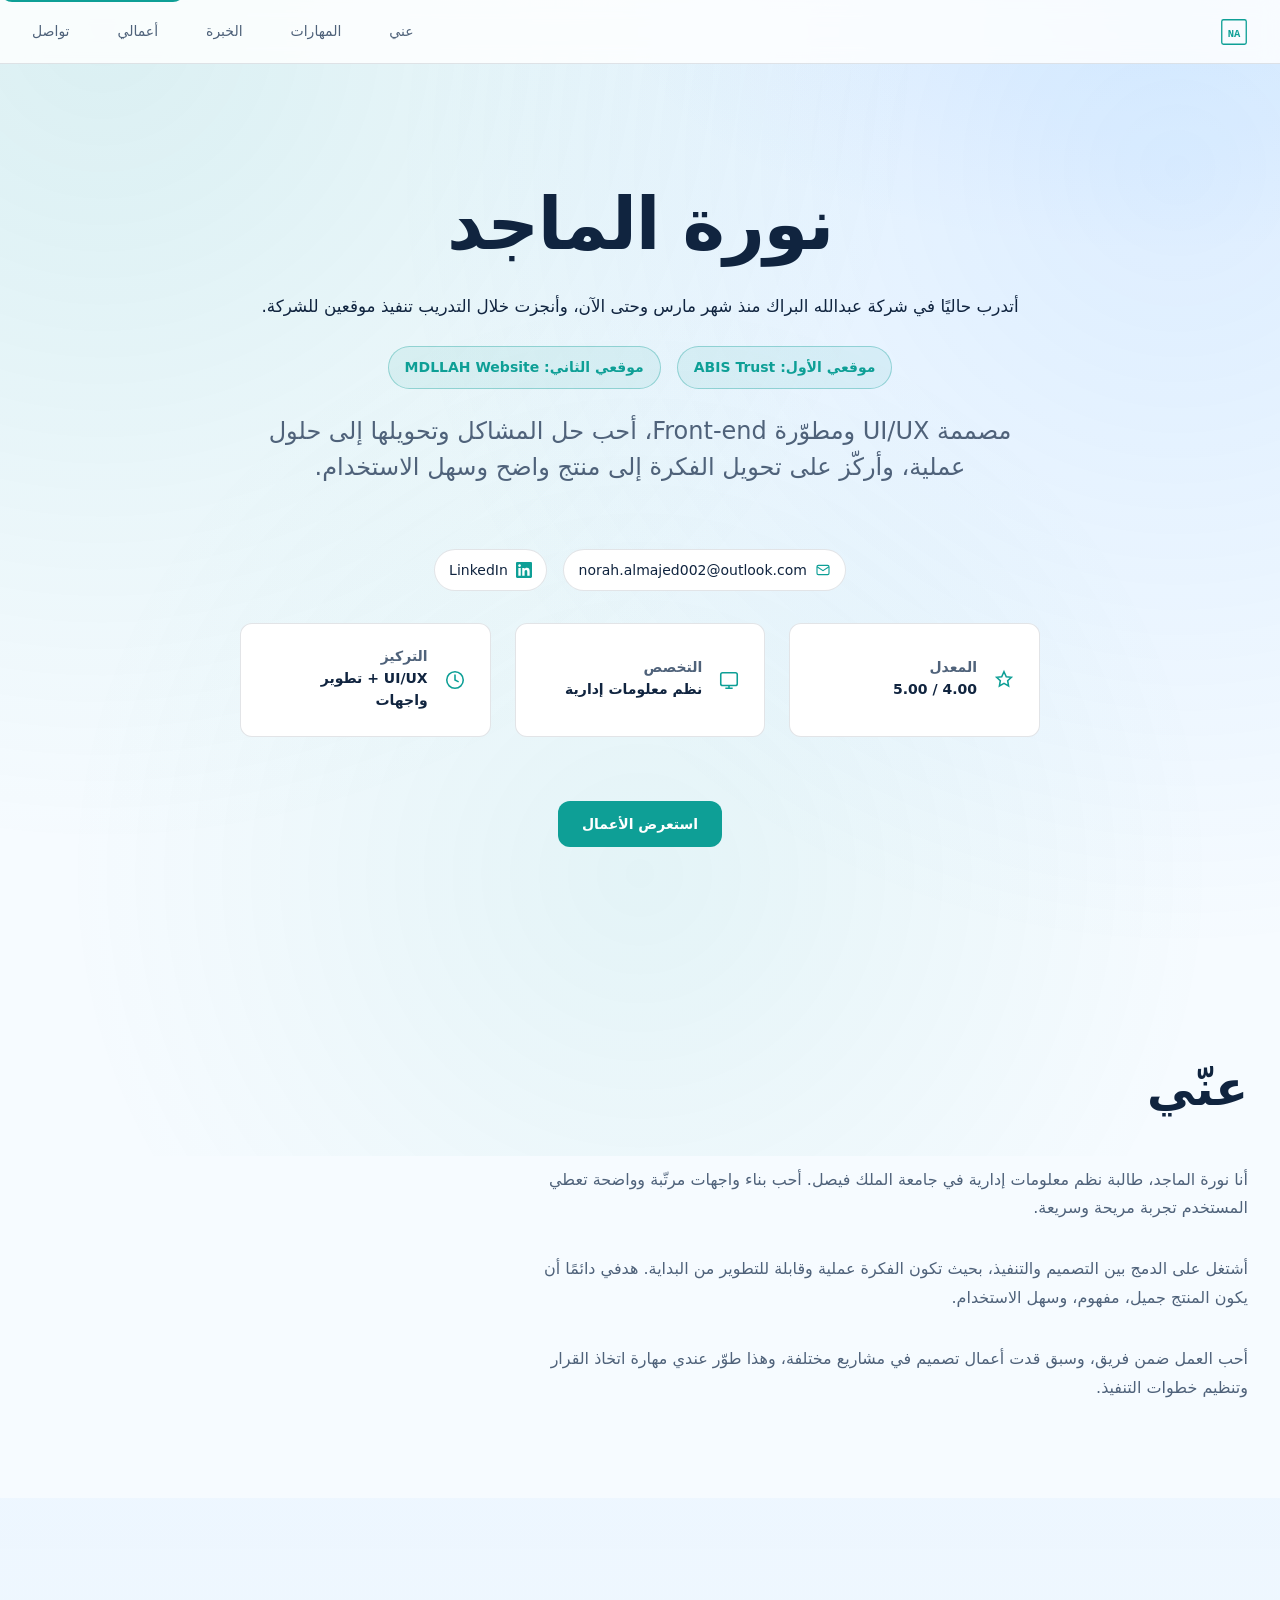
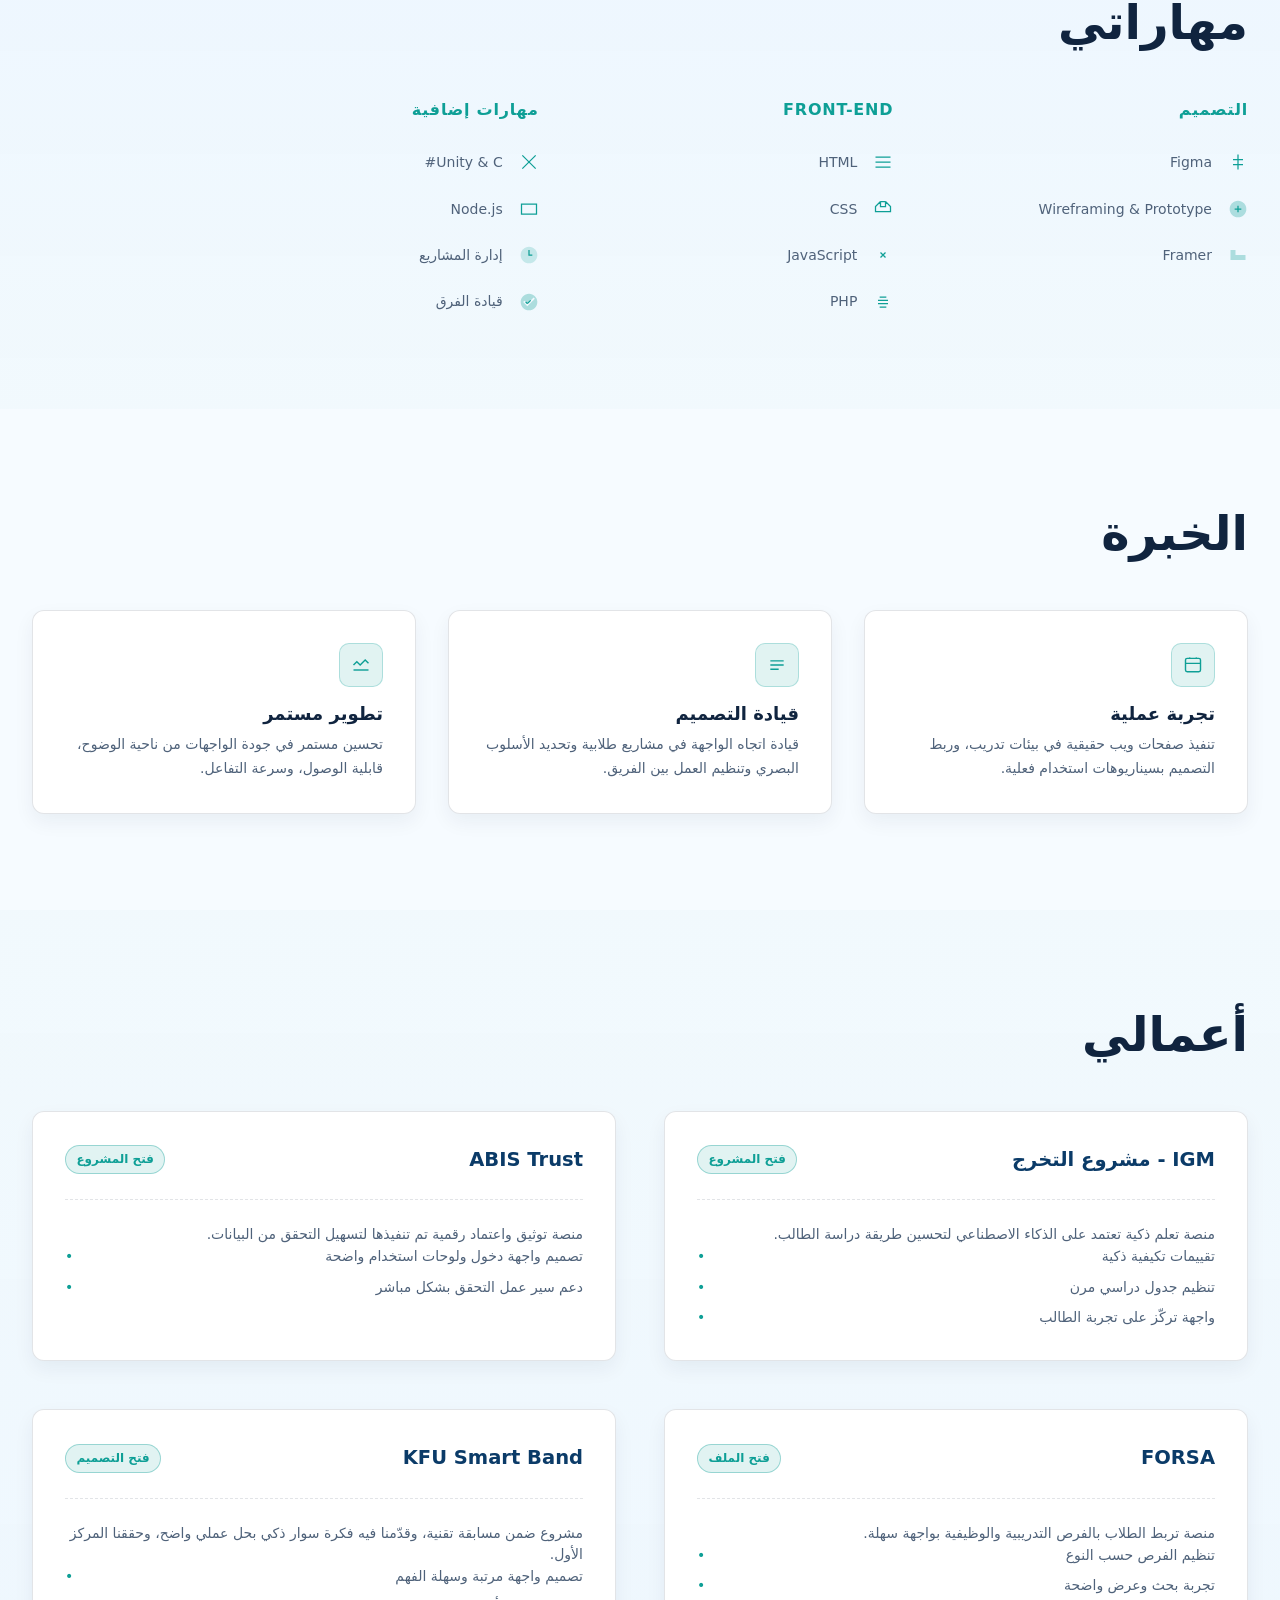
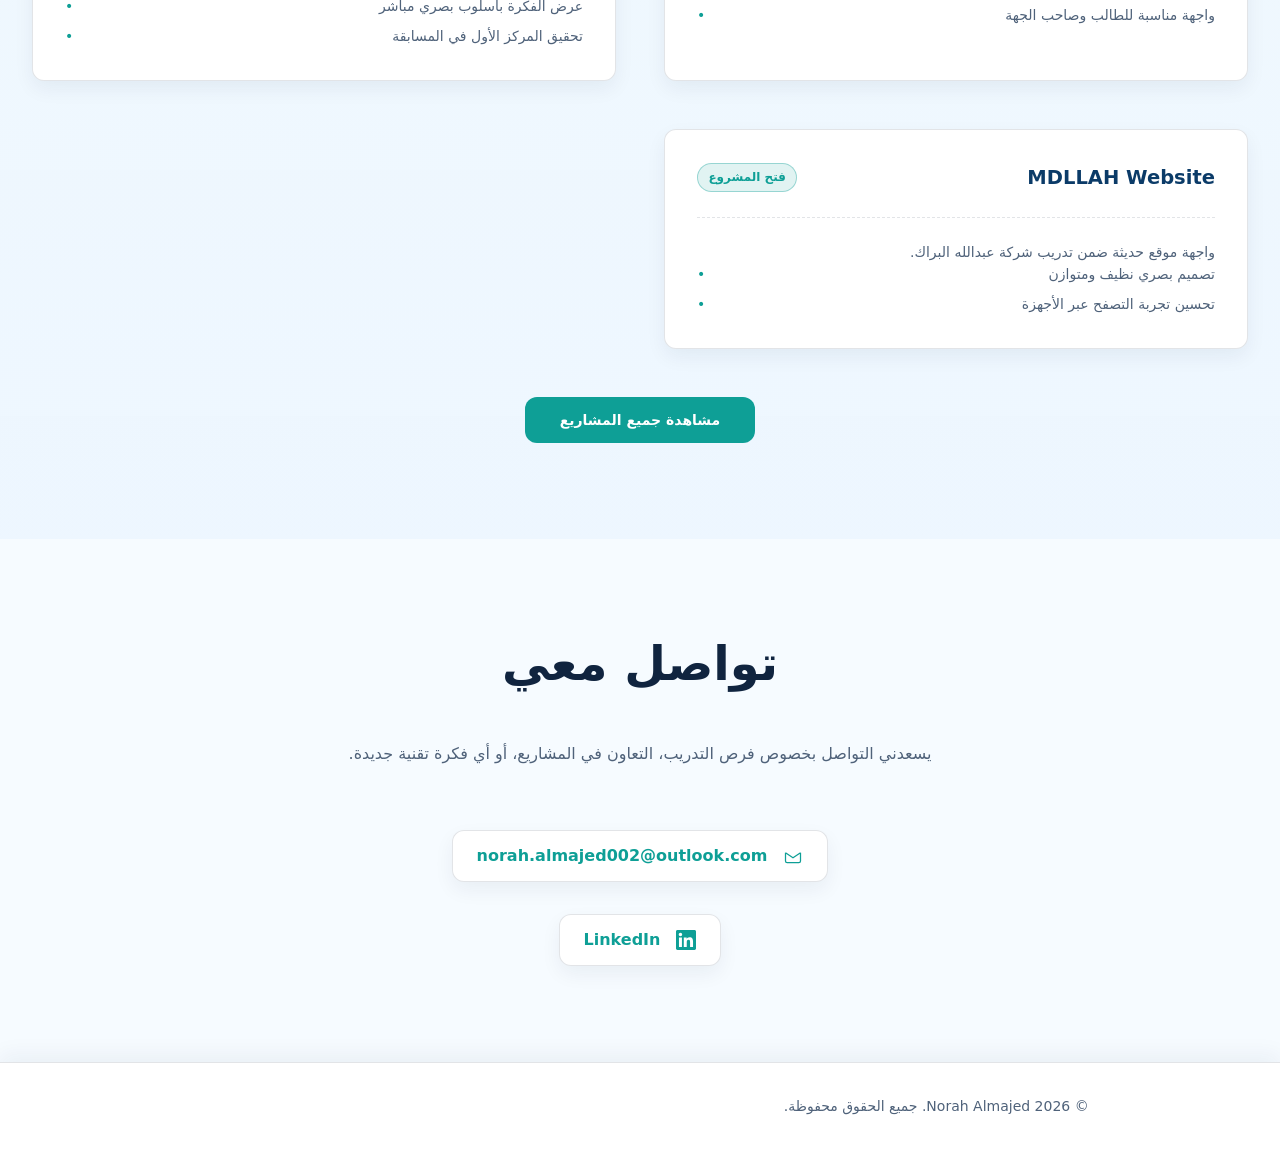
==== index.html @ 997d486d "Initial portfolio commit" ====
<!DOCTYPE html>
<html lang="ar" dir="rtl">
<head>
  <meta charset="UTF-8">
  <meta name="viewport" content="width=device-width, initial-scale=1.0">
  <meta name="description" content="نورة الماجد - مصممة واجهات وتجربة مستخدم ومطوّرة واجهات أمامية. صفحة تعريفية بالمعدل، المهارات، الخبرة، والمشاريع.">
  <meta name="theme-color" content="#F6FBFF">
  
  <!-- Open Graph -->
  <meta property="og:title" content="نورة الماجد - Designer & Developer">
  <meta property="og:description" content="واجهة شخصية تعرض نبذة، المعدل، المهارات، الخبرة، والمشاريع.">
  <meta property="og:type" content="website">
  <meta property="og:url" content="https://norah-almajed.github.io/">
  <meta property="og:image" content="https://norah-almajed.github.io/assets/og-image.png">
  
  <!-- Favicon as inline SVG -->
  <link rel="icon" href="data:image/svg+xml,%3Csvg xmlns=%22http://www.w3.org/2000/svg%22 viewBox=%220 0 32 32%22%3E%3Crect width=%2232%22 height=%2232%22 fill=%22%230A1628%22/%3E%3Ctext x=%2216%22 y=%2224%22 font-family=%22Space Grotesk, monospace%22 font-size=%2220%22 font-weight=%22bold%22 fill=%22%2300E5C0%22 text-anchor=%22middle%22%3ENA%3C/text%3E%3C/svg%3E">
  
  <link rel="stylesheet" href="css/style.css">
  <title>نورة الماجد - مصممة ومطوّرة</title>
</head>
<body>
  <!-- Skip to content link for keyboard users -->
  <a href="#main-content" class="skip-link">تخطي إلى المحتوى</a>

  <!-- Navigation -->
  <nav class="nav" role="navigation" aria-label="Main navigation">
    <div class="nav-container">
      <a href="#hero" class="nav-logo" aria-label="نورة امين عبدالله الماجد">
        <svg width="32" height="32" viewBox="0 0 32 32" fill="none" xmlns="http://www.w3.org/2000/svg" aria-hidden="true">
          <rect x="2" y="2" width="28" height="28" stroke="currentColor" stroke-width="1.5" fill="none" rx="2"/>
          <text x="16" y="22" font-family="Space Grotesk, monospace" font-size="12" font-weight="bold" fill="currentColor" text-anchor="middle">NA</text>
        </svg>
      </a>
      
      <button class="nav-toggle" aria-label="فتح القائمة" aria-expanded="false" id="nav-toggle">
        <span></span>
        <span></span>
        <span></span>
      </button>

      <div class="nav-menu" id="nav-menu">
        <a href="#about" class="nav-link">عني</a>
        <a href="#skills" class="nav-link">المهارات</a>
        <a href="#experience" class="nav-link">الخبرة</a>
        <a href="#highlights" class="nav-link">أعمالي</a>
        <a href="#contact" class="nav-link">تواصل</a>
      </div>
    </div>
  </nav>

  <!-- Main content -->
  <main id="main-content">
    <!-- Hero section -->
    <section id="hero" class="hero">
      <div class="hero-content">
        <h1 class="hero-title">نورة الماجد</h1>
        <p class="hero-training">أتدرب حاليًا في شركة عبدالله البراك منذ شهر مارس وحتى الآن، وأنجزت خلال التدريب تنفيذ موقعين للشركة.</p>
        <div class="hero-first-project" aria-label="المواقع الأولى">
          <a href="https://abis-trust-production.up.railway.app/login.html" target="_blank" rel="noopener noreferrer" class="hero-first-project-link">
            موقعي الأول: ABIS Trust
          </a>
          <a href="https://mdllah.com/" target="_blank" rel="noopener noreferrer" class="hero-first-project-link">
            موقعي الثاني: MDLLAH Website
          </a>
        </div>
        <p class="hero-subtitle">مصممة UI/UX ومطوّرة Front-end، أحب حل المشاكل وتحويلها إلى حلول عملية، وأركّز على تحويل الفكرة إلى منتج واضح وسهل الاستخدام.</p>
        <div class="hero-quick-links" aria-label="روابط التواصل السريعة">
          <a href="mailto:norah.almajed002@outlook.com" class="hero-quick-link" aria-label="Email Norah">
            <svg class="hero-quick-icon" viewBox="0 0 24 24" fill="none" stroke="currentColor" stroke-width="1.7" xmlns="http://www.w3.org/2000/svg" aria-hidden="true">
              <path d="M3 7l9 6 9-6"/>
              <rect x="3" y="5" width="18" height="14" rx="2"/>
            </svg>
            norah.almajed002@outlook.com
          </a>
          <a href="https://linkedin.com/in/norah-almajed-790986339" target="_blank" rel="noopener noreferrer" class="hero-quick-link" aria-label="LinkedIn profile">
            <svg class="hero-quick-icon" viewBox="0 0 24 24" fill="currentColor" xmlns="http://www.w3.org/2000/svg" aria-hidden="true">
              <path d="M20.447 20.452h-3.554v-5.569c0-1.328-.027-3.037-1.852-3.037-1.853 0-2.136 1.445-2.136 2.939v5.667H9.351V9h3.414v1.561h.046c.477-.9 1.637-1.85 3.37-1.85 3.601 0 4.267 2.37 4.267 5.455v6.286zM5.337 7.433c-1.144 0-2.063-.926-2.063-2.065 0-1.138.92-2.063 2.063-2.063 1.14 0 2.064.925 2.064 2.063 0 1.139-.925 2.065-2.064 2.065zm1.782 13.019H3.555V9h3.564v11.452zM22.225 0H1.771C.792 0 0 .774 0 1.729v20.542C0 23.227.792 24 1.771 24h20.451C23.2 24 24 23.227 24 22.271V1.729C24 .774 23.2 0 22.225 0z"/>
            </svg>
            LinkedIn
          </a>
        </div>

        <div class="hero-metrics" aria-label="Quick profile stats">
          <article class="metric-card">
            <svg class="metric-icon" viewBox="0 0 24 24" fill="none" stroke="currentColor" stroke-width="1.7" xmlns="http://www.w3.org/2000/svg" aria-hidden="true">
              <path d="M12 3l2.5 5.5L20 9l-4 3.8 1 5.7-5-2.8-5 2.8 1-5.7L4 9l5.5-.5L12 3z"/>
            </svg>
            <div>
              <h3>المعدل</h3>
              <p>4.00 / 5.00</p>
            </div>
          </article>
          <article class="metric-card">
            <svg class="metric-icon" viewBox="0 0 24 24" fill="none" stroke="currentColor" stroke-width="1.7" xmlns="http://www.w3.org/2000/svg" aria-hidden="true">
              <rect x="3" y="4" width="18" height="14" rx="2"/>
              <path d="M8 21h8M12 18v3"/>
            </svg>
            <div>
              <h3>التخصص</h3>
              <p>نظم معلومات إدارية</p>
            </div>
          </article>
          <article class="metric-card">
            <svg class="metric-icon" viewBox="0 0 24 24" fill="none" stroke="currentColor" stroke-width="1.7" xmlns="http://www.w3.org/2000/svg" aria-hidden="true">
              <path d="M12 6v6l4 2"/>
              <circle cx="12" cy="12" r="9"/>
            </svg>
            <div>
              <h3>التركيز</h3>
              <p>UI/UX + تطوير واجهات</p>
            </div>
          </article>
        </div>
        <div class="hero-ctas">
          <a href="#highlights" class="btn btn-primary">استعرض الأعمال</a>
        
      </div>
    </section>

    <!-- About section -->
    <section id="about" class="about">
      <h2>عنّي</h2>
      <div class="about-content">
        <p>أنا نورة الماجد، طالبة نظم معلومات إدارية في جامعة الملك فيصل. أحب بناء واجهات مرتّبة وواضحة تعطي المستخدم تجربة مريحة وسريعة.</p>
        <p>أشتغل على الدمج بين التصميم والتنفيذ، بحيث تكون الفكرة عملية وقابلة للتطوير من البداية. هدفي دائمًا أن يكون المنتج جميل، مفهوم، وسهل الاستخدام.</p>
        <p>أحب العمل ضمن فريق، وسبق قدت أعمال تصميم في مشاريع مختلفة، وهذا طوّر عندي مهارة اتخاذ القرار وتنظيم خطوات التنفيذ.</p>
      </div>
    </section>

    <!-- Skills section -->
    <section id="skills" class="skills">
      <h2>مهاراتي</h2>
      <div class="skills-grid">
        <div class="skill-group">
          <h3>التصميم</h3>
          <ul class="skill-list">
            <li>
              <svg class="skill-icon" viewBox="0 0 24 24" fill="none" stroke="currentColor" stroke-width="1.5" xmlns="http://www.w3.org/2000/svg" aria-hidden="true">
                <path d="M6 9h12M6 15h12M12 3v18" />
              </svg>
              Figma
            </li>
            <li>
              <svg class="skill-icon" viewBox="0 0 24 24" fill="none" stroke="currentColor" stroke-width="1.5" xmlns="http://www.w3.org/2000/svg" aria-hidden="true">
                <path d="M12 2C6.48 2 2 6.48 2 12s4.48 10 10 10 10-4.48 10-10S17.52 2 12 2z" stroke="none" fill="currentColor" opacity="0.3"/>
                <path d="M12 8v8M8 12h8" />
              </svg>
              Wireframing & Prototype
            </li>
            <li>
              <svg class="skill-icon" viewBox="0 0 24 24" fill="none" stroke="currentColor" stroke-width="1.5" xmlns="http://www.w3.org/2000/svg" aria-hidden="true">
                <path d="M3 12h6v6H3zM9 12h6v6H9zM15 12h6v6h-6zM3 6h6v6H3z" stroke="none" fill="currentColor" opacity="0.3"/>
              </svg>
              Framer
            </li>
          </ul>
        </div>

        <div class="skill-group">
          <h3>Front-end</h3>
          <ul class="skill-list">
            <li>
              <svg class="skill-icon" viewBox="0 0 24 24" fill="none" stroke="currentColor" stroke-width="1.5" xmlns="http://www.w3.org/2000/svg" aria-hidden="true">
                <path d="M3 6h18M3 12h18M3 18h18" />
              </svg>
              HTML
            </li>
            <li>
              <svg class="skill-icon" viewBox="0 0 24 24" fill="none" stroke="currentColor" stroke-width="1.5" xmlns="http://www.w3.org/2000/svg" aria-hidden="true">
                <path d="M9 3L3 9v6h18V9l-6-6M9 3h6M9 3v6h6V3" />
              </svg>
              CSS
            </li>
            <li>
              <svg class="skill-icon" viewBox="0 0 24 24" fill="none" stroke="currentColor" stroke-width="1.5" xmlns="http://www.w3.org/2000/svg" aria-hidden="true">
                <path d="M9 9l6 6M15 9l-6 6" />
              </svg>
              JavaScript
            </li>
            <li>
              <svg class="skill-icon" viewBox="0 0 24 24" fill="none" stroke="currentColor" stroke-width="1.5" xmlns="http://www.w3.org/2000/svg" aria-hidden="true">
                <path d="M8 6h8M6 10h12M6 14h12M8 18h8" />
              </svg>
              PHP
            </li>
          </ul>
        </div>

        <div class="skill-group">
          <h3>مهارات إضافية</h3>
          <ul class="skill-list">
            <li>
              <svg class="skill-icon" viewBox="0 0 24 24" fill="none" stroke="currentColor" stroke-width="1.5" xmlns="http://www.w3.org/2000/svg" aria-hidden="true">
                <path d="M4 4l16 16M20 4L4 20" />
              </svg>
              Unity & C#
            </li>
            <li>
              <svg class="skill-icon" viewBox="0 0 24 24" fill="none" stroke="currentColor" stroke-width="1.5" xmlns="http://www.w3.org/2000/svg" aria-hidden="true">
                <path d="M3 6h18v12H3z" />
              </svg>
              Node.js
            </li>
            <li>
              <svg class="skill-icon" viewBox="0 0 24 24" fill="none" stroke="currentColor" stroke-width="1.5" xmlns="http://www.w3.org/2000/svg" aria-hidden="true">
                <path d="M12 2C6.48 2 2 6.48 2 12s4.48 10 10 10 10-4.48 10-10S17.52 2 12 2z" stroke="none" fill="currentColor" opacity="0.2"/>
                <path d="M12 6v6h4" />
              </svg>
              إدارة المشاريع
            </li>
            <li>
              <svg class="skill-icon" viewBox="0 0 24 24" fill="none" stroke="currentColor" stroke-width="1.5" xmlns="http://www.w3.org/2000/svg" aria-hidden="true">
                <path d="M12 2C6.48 2 2 6.48 2 12s4.48 10 10 10 10-4.48 10-10S17.52 2 12 2zm-2 15l-5-5 1.41-1.41L10 14.17l7.59-7.59L19 8l-9 9z" stroke="none" fill="currentColor" opacity="0.3"/>
                <path d="M8 12l2 2m0 0l4-4" />
              </svg>
              قيادة الفرق
            </li>
          </ul>
        </div>
      </div>
    </section>

    <!-- Experience section -->
    <section id="experience" class="experience">
      <h2>الخبرة</h2>
      <div class="experience-grid">
        <article class="experience-card">
          <div class="experience-icon-wrap">
            <svg class="experience-icon" viewBox="0 0 24 24" fill="none" stroke="currentColor" stroke-width="1.7" xmlns="http://www.w3.org/2000/svg" aria-hidden="true">
              <rect x="3" y="4" width="18" height="16" rx="2"/>
              <path d="M8 4v-1M16 4v-1M3 10h18"/>
            </svg>
          </div>
          <h3>تجربة عملية</h3>
          <p>تنفيذ صفحات ويب حقيقية في بيئات تدريب، وربط التصميم بسيناريوهات استخدام فعلية.</p>
        </article>
        <article class="experience-card">
          <div class="experience-icon-wrap">
            <svg class="experience-icon" viewBox="0 0 24 24" fill="none" stroke="currentColor" stroke-width="1.7" xmlns="http://www.w3.org/2000/svg" aria-hidden="true">
              <path d="M4 7h16M4 12h16M4 17h10"/>
            </svg>
          </div>
          <h3>قيادة التصميم</h3>
          <p>قيادة اتجاه الواجهة في مشاريع طلابية وتحديد الأسلوب البصري وتنظيم العمل بين الفريق.</p>
        </article>
        <article class="experience-card">
          <div class="experience-icon-wrap">
            <svg class="experience-icon" viewBox="0 0 24 24" fill="none" stroke="currentColor" stroke-width="1.7" xmlns="http://www.w3.org/2000/svg" aria-hidden="true">
              <path d="M3 12l4-4 4 4 6-6 4 4"/>
              <path d="M3 18h18"/>
            </svg>
          </div>
          <h3>تطوير مستمر</h3>
          <p>تحسين مستمر في جودة الواجهات من ناحية الوضوح، قابلية الوصول، وسرعة التفاعل.</p>
        </article>
      </div>
    </section>

    <!-- Highlights Boxes section -->
    <section id="highlights" class="work" data-total-projects="8">
      <h2>أعمالي</h2>
      <div class="work-grid highlights-grid">
        <article class="project-card" data-index="0">
          <details class="project-expandable" open>
            <summary>
              <span class="project-title">IGM - مشروع التخرج</span>
              <a class="project-toggle project-design-btn" href="IGM/index.php" target="_blank" rel="noopener noreferrer" aria-label="فتح مشروع IGM">فتح المشروع</a>
            </summary>
            <div class="project-content">
              <p class="project-outcome">منصة تعلم ذكية تعتمد على الذكاء الاصطناعي لتحسين طريقة دراسة الطالب.</p>
              <ul class="project-bullets">
                <li>تقييمات تكيفية ذكية</li>
                <li>تنظيم جدول دراسي مرن</li>
                <li>واجهة تركّز على تجربة الطالب</li>
              </ul>
            </div>
          </details>
        </article>

        <article class="project-card" data-index="1">
          <details class="project-expandable" open>
            <summary>
              <span class="project-title">ABIS Trust</span>
              <a class="project-toggle project-design-btn" href="https://abis-trust-production.up.railway.app/login.html" target="_blank" rel="noopener noreferrer" aria-label="فتح مشروع ABIS Trust">فتح المشروع</a>
            </summary>
            <div class="project-content">
              <p class="project-outcome">منصة توثيق واعتماد رقمية تم تنفيذها لتسهيل التحقق من البيانات.</p>
              <ul class="project-bullets">
                <li>تصميم واجهة دخول ولوحات استخدام واضحة</li>
                <li>دعم سير عمل التحقق بشكل مباشر</li>
              </ul>
            </div>
          </details>
        </article>

        <article class="project-card" data-index="2">
          <details class="project-expandable" open>
            <summary>
              <span class="project-title">FORSA</span>
              <a class="project-toggle project-design-btn" href="FORSA.pdf" target="_blank" rel="noopener noreferrer" aria-label="فتح ملف مشروع FORSA">فتح الملف</a>
            </summary>
            <div class="project-content">
              <p class="project-outcome">منصة تربط الطلاب بالفرص التدريبية والوظيفية بواجهة سهلة.</p>
              <ul class="project-bullets">
                <li>تنظيم الفرص حسب النوع</li>
                <li>تجربة بحث وعرض واضحة</li>
                <li>واجهة مناسبة للطالب وصاحب الجهة</li>
              </ul>
            </div>
          </details>
        </article>

        <article class="project-card" data-index="3">
          <details class="project-expandable" open>
            <summary>
              <span class="project-title">KFU Smart Band</span>
              <a class="project-toggle project-design-btn" href="KFU%20Smart%20Band/code%201.html" target="_blank" rel="noopener noreferrer" aria-label="فتح تصميم KFU Smart Band">فتح التصميم</a>
            </summary>
            <div class="project-content">
              <p class="project-outcome">مشروع ضمن مسابقة تقنية، وقدّمنا فيه فكرة سوار ذكي بحل عملي واضح، وحققنا المركز الأول.</p>
              <ul class="project-bullets">
                <li>تصميم واجهة مرتبة وسهلة الفهم</li>
                <li>عرض الفكرة بأسلوب بصري مباشر</li>
                <li>تحقيق المركز الأول في المسابقة</li>
              </ul>
            </div>
          </details>
        </article>

        <article class="project-card" data-index="4">
          <details class="project-expandable" open>
            <summary>
              <span class="project-title">MDLLAH Website</span>
              <a class="project-toggle project-design-btn" href="https://mdllah.com/" target="_blank" rel="noopener noreferrer" aria-label="فتح مشروع MDLLAH Website">فتح المشروع</a>
            </summary>
            <div class="project-content">
              <p class="project-outcome">واجهة موقع حديثة ضمن تدريب شركة عبدالله البراك.</p>
              <ul class="project-bullets">
                <li>تصميم بصري نظيف ومتوازن</li>
                <li>تحسين تجربة التصفح عبر الأجهزة</li>
              </ul>
            </div>
          </details>
        </article>
      </div>
      <div class="view-all-projects" id="view-all-projects-wrap">
        <a href="projects.html" class="btn btn-primary view-all-projects-btn">مشاهدة جميع المشاريع</a>
      </div>
    </section>

    <!-- Contact section -->
    <section id="contact" class="contact">
      <h2>تواصل معي</h2>
      <div class="contact-content">
        <p>يسعدني التواصل بخصوص فرص التدريب، التعاون في المشاريع، أو أي فكرة تقنية جديدة.</p>
        <div class="contact-links">
          <a href="mailto:norah.almajed002@outlook.com" class="contact-link" aria-label="Send email to norah.almajed002@outlook.com">
            <svg class="contact-icon" viewBox="0 0 24 24" fill="none" stroke="currentColor" stroke-width="1.5" xmlns="http://www.w3.org/2000/svg" aria-hidden="true">
              <path d="M3 8l9 6 9-6M3 8v10c0 1.1.9 2 2 2h14c1.1 0 2-.9 2-2V8" />
            </svg>
            norah.almajed002@outlook.com
          </a>
          <a href="https://linkedin.com/in/norah-almajed-790986339" target="_blank" rel="noopener noreferrer" class="contact-link" aria-label="LinkedIn profile">
            <svg class="contact-icon" viewBox="0 0 24 24" fill="currentColor" xmlns="http://www.w3.org/2000/svg" aria-hidden="true">
              <path d="M20.447 20.452h-3.554v-5.569c0-1.328-.027-3.037-1.852-3.037-1.853 0-2.136 1.445-2.136 2.939v5.667H9.351V9h3.414v1.561h.046c.477-.9 1.637-1.85 3.37-1.85 3.601 0 4.267 2.37 4.267 5.455v6.286zM5.337 7.433c-1.144 0-2.063-.926-2.063-2.065 0-1.138.92-2.063 2.063-2.063 1.14 0 2.064.925 2.064 2.063 0 1.139-.925 2.065-2.064 2.065zm1.782 13.019H3.555V9h3.564v11.452zM22.225 0H1.771C.792 0 0 .774 0 1.729v20.542C0 23.227.792 24 1.771 24h20.451C23.2 24 24 23.227 24 22.271V1.729C24 .774 23.2 0 22.225 0z" />
            </svg>
            LinkedIn
          </a>
          
        </div>
      </div>
    </section>
  </main>

  <!-- Footer -->
  <footer class="footer">
    <p>&copy; 2026 Norah Almajed. جميع الحقوق محفوظة.</p>
  </footer>

  <script src="js/main.js"></script>
</body>
</html>
---- css/style.css ----
/* ============================================================================
   DESIGN SYSTEM - CSS CUSTOM PROPERTIES
   ============================================================================ */
:root {
  /* Colors - Contrast verified */
  --bg:            #F6FBFF;
  --surface:       #FFFFFF;
  --surface-2:     #EEF5FF;
  --text:          #10243F;
  --text-muted:    #4F627A;
  --accent:        #0E9F96;
  --border:        rgba(16, 36, 63, 0.12);
  --shadow-sm:     0 8px 20px rgba(12, 37, 71, 0.06);
  --shadow-md:     0 16px 32px rgba(12, 37, 71, 0.09);

  /* Typography */
  --font-sans: "Space Grotesk", "IBM Plex Sans Arabic", system-ui, -apple-system, sans-serif;
  --font-body: "Inter", "IBM Plex Sans Arabic", system-ui, -apple-system, sans-serif;

  /* Type scale */
  --fs-hero: clamp(2.5rem, 6vw, 4.5rem);
  --fs-h2:   clamp(2rem, 5vw, 3rem);
  --fs-h3:   1.5rem;
  --fs-body: 1rem;
  --fs-sm:   0.875rem;
  --fs-xs:   0.75rem;

  /* Spacing (8px grid) */
  --space-xs:   0.5rem;    /* 8px */
  --space-sm:   1rem;      /* 16px */
  --space-md:   1.5rem;    /* 24px */
  --space-lg:   2rem;      /* 32px */
  --space-xl:   3rem;      /* 48px */
  --space-2xl:  4rem;      /* 64px */
  --space-3xl:  6rem;      /* 96px */
  --space-4xl:  8rem;      /* 128px */

  /* Motion */
  --ease-out:    cubic-bezier(0.23, 1, 0.32, 1);
  --ease-in-out: cubic-bezier(0.77, 0, 0.175, 1);
  --radius: 12px;

  /* Duration */
  --duration-fast:   100ms;
  --duration-base:   160ms;
  --duration-card:   200ms;
  --duration-reveal: 250ms;
}

/* ============================================================================
   RESET & BASE
   ============================================================================ */
* {
  margin: 0;
  padding: 0;
  box-sizing: border-box;
}

html {
  scroll-behavior: smooth;
}

body {
  font-family: var(--font-body);
  background:
    radial-gradient(1200px 560px at 10% -10%, rgba(14, 159, 150, 0.09), transparent 60%),
    radial-gradient(900px 420px at 90% 0%, rgba(36, 140, 255, 0.08), transparent 60%),
    var(--bg);
  color: var(--text);
  line-height: 1.6;
  font-size: var(--fs-body);
  overflow-x: hidden;
}

body::before {
  content: "";
  position: fixed;
  inset: -20vmax;
  background:
    radial-gradient(circle at 20% 20%, rgba(14, 159, 150, 0.12), transparent 45%),
    radial-gradient(circle at 80% 30%, rgba(36, 140, 255, 0.12), transparent 45%),
    radial-gradient(circle at 50% 80%, rgba(14, 159, 150, 0.08), transparent 40%);
  z-index: -1;
  pointer-events: none;
  animation: ambientFloat 16s ease-in-out infinite alternate;
}

/* ============================================================================
   TYPOGRAPHY
   ============================================================================ */
h1, h2, h3 {
  font-family: var(--font-sans);
  font-weight: 600;
  line-height: 1.2;
}

h1 {
  font-size: var(--fs-hero);
  letter-spacing: -0.02em;
}

h2 {
  font-size: var(--fs-h2);
  margin-bottom: var(--space-xl);
}

h3 {
  font-size: var(--fs-h3);
}

p {
  max-width: 70ch;
}

a {
  color: var(--accent);
  text-decoration: none;
  transition: opacity var(--duration-base) var(--ease-out);
}

@media (hover: hover) and (pointer: fine) {
  a:hover {
    opacity: 0.8;
  }
}

a:focus-visible {
  outline: 2px solid var(--accent);
  outline-offset: 2px;
}

/* ============================================================================
   SKIP LINK
   ============================================================================ */
.skip-link {
  position: absolute;
  top: -40px;
  left: 0;
  background: var(--accent);
  color: #ffffff;
  padding: 0.5rem 1rem;
  border-radius: var(--radius);
  font-weight: 600;
  z-index: 10000;
}

.skip-link:focus {
  top: var(--space-sm);
  left: var(--space-sm);
}

/* ============================================================================
   NAVIGATION
   ============================================================================ */
.nav {
  position: sticky;
  top: 0;
  z-index: 100;
  height: 64px;
  background: rgba(255, 255, 255, 0.82);
  -webkit-backdrop-filter: blur(10px);
  backdrop-filter: blur(10px);
  border-bottom: 1px solid var(--border);
  display: flex;
  align-items: center;
  transition: box-shadow var(--duration-card) var(--ease-out),
              background-color var(--duration-card) var(--ease-out),
              border-color var(--duration-card) var(--ease-out);
}

.nav.scrolled {
  background: rgba(255, 255, 255, 0.95);
  border-color: rgba(14, 159, 150, 0.25);
  box-shadow: 0 10px 24px rgba(16, 36, 63, 0.09);
}

.nav-container {
  width: 100%;
  max-width: 1440px;
  margin: 0 auto;
  padding: 0 var(--space-lg);
  display: flex;
  align-items: center;
  justify-content: space-between;
}

.nav-logo {
  display: flex;
  align-items: center;
  color: var(--accent);
  font-weight: 700;
  font-size: var(--fs-h3);
  transition: color var(--duration-base) var(--ease-out);
  flex-shrink: 0;
}

.nav-logo svg {
  width: 28px;
  height: 28px;
}

@media (hover: hover) and (pointer: fine) {
  .nav-logo:hover {
    color: var(--text);
  }
}

.nav-logo:focus-visible {
  outline: 2px solid var(--accent);
  outline-offset: 4px;
  border-radius: var(--radius);
}

.nav-toggle {
  display: none;
  flex-direction: column;
  gap: 5px;
  background: none;
  border: none;
  cursor: pointer;
  padding: var(--space-xs);
  border-radius: var(--radius);
  color: var(--text);
}

.nav-toggle span {
  width: 24px;
  height: 2px;
  background: currentColor;
  border-radius: 1px;
  transition: all var(--duration-base) var(--ease-out);
}

@media (max-width: 640px) {
  .nav-toggle {
    display: flex;
  }

  .nav-toggle[aria-expanded="true"] span:nth-child(1) {
    transform: rotate(45deg) translate(10px, 10px);
  }

  .nav-toggle[aria-expanded="true"] span:nth-child(2) {
    opacity: 0;
  }

  .nav-toggle[aria-expanded="true"] span:nth-child(3) {
    transform: rotate(-45deg) translate(7px, -7px);
  }

  .nav-menu {
    position: absolute;
    top: 64px;
    left: 0;
    right: 0;
    background: rgba(255, 255, 255, 0.98);
    border-bottom: 1px solid var(--border);
    padding: var(--space-lg);
    display: none;
    flex-direction: column;
    align-items: flex-start;
    gap: var(--space-md);
    max-height: calc(100vh - 64px);
    overflow-y: auto;
  }

  .nav-menu[data-expanded="true"] {
    display: flex;
  }
  .nav-link {
    width: 100%;
    padding-block: 0.25rem;
  }
}

@media (min-width: 641px) {
  .nav-menu {
    display: flex;
    gap: var(--space-xl);
    align-items: center;
  }
}

.nav-link {
  font-size: var(--fs-sm);
  color: var(--text-muted);
  transition: color var(--duration-base) var(--ease-out);
  position: relative;
}

.nav-link::after {
  content: '';
  position: absolute;
  bottom: -4px;
  left: 0;
  width: 0;
  height: 1.5px;
  background: var(--accent);
  transition: width var(--duration-base) var(--ease-out);
}

@media (hover: hover) and (pointer: fine) {
  .nav-link:hover {
    color: var(--accent);
  }

  .nav-link:hover::after {
    width: 100%;
  }
}

.nav-link:focus-visible {
  outline: 2px solid var(--accent);
  outline-offset: 4px;
}

/* ============================================================================
   HERO SECTION
   ============================================================================ */
.hero {
  min-height: 100vh;
  display: flex;
  align-items: center;
  justify-content: center;
  padding: var(--space-2xl) var(--space-lg);
  text-align: center;
  animation: fadeIn var(--duration-reveal) var(--ease-out) forwards;
}

.hero-content {
  max-width: 800px;
  width: 100%;
  transition: transform 420ms var(--ease-out);
}

.hero-title {
  margin-bottom: var(--space-md);
  animation: slideUp var(--duration-reveal) var(--ease-out) 100ms forwards;
  opacity: 0;
}

.hero-training {
  font-size: 1.05rem;
  color: var(--text);
  margin-bottom: var(--space-md);
  line-height: 1.8;
  animation: slideUp var(--duration-reveal) var(--ease-out) 130ms forwards;
  opacity: 0;
  margin-left: auto;
  margin-right: auto;
  max-width: 72ch;
}

.hero-quick-links {
  display: flex;
  justify-content: center;
  gap: var(--space-sm);
  flex-wrap: wrap;
  margin-bottom: var(--space-lg);
  animation: slideUp var(--duration-reveal) var(--ease-out) 145ms forwards;
  opacity: 0;
}

.hero-quick-link {
  display: inline-flex;
  align-items: center;
  gap: 0.5rem;
  padding: 0.55rem 0.9rem;
  border: 1px solid var(--border);
  border-radius: 999px;
  color: var(--text);
  background: var(--surface);
  font-size: var(--fs-sm);
  font-weight: 500;
  transition: transform var(--duration-card) var(--ease-out),
              border-color var(--duration-card) var(--ease-out),
              color var(--duration-card) var(--ease-out),
              box-shadow var(--duration-card) var(--ease-out);
}

.hero-quick-link:focus-visible {
  outline: 2px solid var(--accent);
  outline-offset: 2px;
}

@media (hover: hover) and (pointer: fine) {
  .hero-quick-link:hover {
    border-color: var(--accent);
    color: var(--accent);
    opacity: 1;
    transform: translateY(-2px);
    box-shadow: var(--shadow-sm);
  }
}

.hero-quick-icon {
  width: 16px;
  height: 16px;
  color: var(--accent);
  flex-shrink: 0;
}

.hero-subtitle {
  font-size: var(--fs-h3);
  color: var(--text-muted);
  margin-bottom: var(--space-2xl);
  line-height: 1.5;
  animation: slideUp var(--duration-reveal) var(--ease-out) 150ms forwards;
  opacity: 0;
  margin-left: auto;
  margin-right: auto;
}

.hero-first-project {
  display: flex;
  align-items: center;
  justify-content: center;
  gap: var(--space-sm);
  flex-wrap: wrap;
  margin-top: 0;
  margin-bottom: var(--space-md);
  animation: slideUp var(--duration-reveal) var(--ease-out) 165ms forwards;
  opacity: 0;
}

.hero-first-project-link {
  display: inline-flex;
  align-items: center;
  justify-content: center;
  padding: 0.6rem 1rem;
  border: 1px solid rgba(14, 159, 150, 0.35);
  border-radius: 999px;
  background: rgba(14, 159, 150, 0.08);
  color: var(--accent);
  font-size: var(--fs-sm);
  font-weight: 600;
}

@media (hover: hover) and (pointer: fine) {
  .hero-first-project-link:hover {
    background: rgba(14, 159, 150, 0.15);
    border-color: var(--accent);
    opacity: 1;
  }
}

.hero-metrics {
  display: grid;
  grid-template-columns: repeat(3, minmax(0, 1fr));
  gap: var(--space-md);
  margin-bottom: var(--space-2xl);
  animation: slideUp var(--duration-reveal) var(--ease-out) 180ms forwards;
  opacity: 0;
}

.metric-card {
  background: var(--surface);
  border: 1px solid var(--border);
  border-radius: var(--radius);
  padding: var(--space-md);
  display: flex;
  gap: var(--space-sm);
  align-items: center;
  text-align: start;
  transition: transform var(--duration-card) var(--ease-out),
              border-color var(--duration-card) var(--ease-out),
              box-shadow var(--duration-card) var(--ease-out);
}

@media (hover: hover) and (pointer: fine) {
  .metric-card:hover {
    transform: translateY(-3px);
    border-color: rgba(14, 159, 150, 0.3);
    box-shadow: var(--shadow-md);
  }
}

.metric-icon {
  width: 22px;
  height: 22px;
  color: var(--accent);
  flex-shrink: 0;
}

.metric-card h3 {
  font-size: var(--fs-sm);
  color: var(--text-muted);
  margin-bottom: 2px;
  font-weight: 600;
}

.metric-card p {
  font-size: var(--fs-sm);
  color: var(--text);
  font-weight: 600;
}

.hero-ctas {
  display: flex;
  gap: var(--space-lg);
  justify-content: center;
  flex-wrap: wrap;
  animation: slideUp var(--duration-reveal) var(--ease-out) 200ms forwards;
  opacity: 0;
}

@keyframes fadeIn {
  from {
    opacity: 0;
  }
  to {
    opacity: 1;
  }
}

@keyframes slideUp {
  from {
    opacity: 0;
    transform: translateY(8px);
  }
  to {
    opacity: 1;
    transform: translateY(0);
  }
}

@keyframes ambientFloat {
  0% {
    transform: translate3d(-2%, -1%, 0) scale(1);
  }
  100% {
    transform: translate3d(2%, 1%, 0) scale(1.04);
  }
}

/* ============================================================================
   BUTTONS
   ============================================================================ */
.btn {
  display: inline-flex;
  align-items: center;
  justify-content: center;
  padding: 0.75rem 1.5rem;
  font-size: var(--fs-sm);
  font-weight: 600;
  border-radius: var(--radius);
  border: none;
  cursor: pointer;
  min-height: 44px;
  min-width: 44px;
  transition: background-color var(--duration-base) var(--ease-out),
              color var(--duration-base) var(--ease-out),
              transform var(--duration-base) var(--ease-out);
  font-family: var(--font-sans);
}

.btn:focus-visible {
  outline: 2px solid var(--accent);
  outline-offset: 2px;
}

.btn:active {
  transform: scale(0.97);
}

.btn-primary {
  background: var(--accent);
  color: #ffffff;
}

@media (hover: hover) and (pointer: fine) {
  .btn-primary:hover {
    background: var(--accent);
    opacity: 0.9;
  }
}

.btn-secondary {
  background: var(--surface);
  color: var(--accent);
  border: 1px solid var(--accent);
}

@media (hover: hover) and (pointer: fine) {
  .btn-secondary:hover {
    background: rgba(0, 229, 192, 0.1);
  }
}

/* ============================================================================
   SECTIONS & LAYOUT
   ============================================================================ */
section {
  max-width: 1440px;
  margin: 0 auto;
  padding: var(--space-3xl) var(--space-lg);
  width: 100%;
}

section:not(.hero) {
  opacity: 0;
  transform: translateY(8px);
  animation: sectionReveal var(--duration-reveal) var(--ease-out) forwards;
}

@keyframes sectionReveal {
  to {
    opacity: 1;
    transform: translateY(0);
  }
}

/* ============================================================================
   WORK SECTION
   ============================================================================ */
.work {
  background: linear-gradient(180deg, rgba(14, 159, 150, 0.02) 0%, rgba(36, 140, 255, 0.04) 100%);
}

.work-grid {
  display: grid;
  grid-template-columns: repeat(auto-fit, minmax(min(100%, 300px), 1fr));
  gap: var(--space-xl);
  animation-delay: 100ms;
}

@media (min-width: 768px) {
  .work-grid {
    grid-template-columns: repeat(2, 1fr);
  }
}

@media (min-width: 1024px) {
  .work-grid {
    grid-template-columns: repeat(2, 1fr);
  }
}

/* ============================================================================
   PROJECT CARD
   ============================================================================ */
.project-card {
  background: var(--surface);
  padding: var(--space-lg);
  border-radius: var(--radius);
  border: 1px solid var(--border);
  display: flex;
  flex-direction: column;
  gap: var(--space-md);
  transition: background-color var(--duration-card) var(--ease-out),
              transform var(--duration-card) var(--ease-out),
              border-color var(--duration-card) var(--ease-out);
  opacity: 0;
  transform: translateY(8px);
  animation: cardReveal var(--duration-reveal) var(--ease-out) forwards;
  box-shadow: var(--shadow-sm);
}

.project-card:nth-child(1) { animation-delay: 150ms; }
.project-card:nth-child(2) { animation-delay: 200ms; }
.project-card:nth-child(3) { animation-delay: 250ms; }
.project-card:nth-child(4) { animation-delay: 300ms; }

@keyframes cardReveal {
  to {
    opacity: 1;
    transform: translateY(0);
  }
}

@media (hover: hover) and (pointer: fine) {
  .project-card:hover {
    background: var(--surface-2);
    transform: translateY(-4px);
    border-color: var(--accent);
  }
}

.project-header {
  flex: 1;
}

.project-header h3 {
  margin-bottom: var(--space-sm);
  color: #0B3B68;
}

.project-outcome {
  color: var(--text-muted);
  font-size: var(--fs-sm);
  line-height: 1.5;
}

.project-bullets {
  list-style: none;
  display: flex;
  flex-direction: column;
  gap: var(--space-xs);
}

.project-bullets li {
  color: var(--text-muted);
  font-size: var(--fs-sm);
  padding-left: var(--space-md);
  position: relative;
}

.project-bullets li::before {
  content: '•';
  position: absolute;
  left: 0;
  color: var(--accent);
}

.tech-tags {
  display: flex;
  flex-wrap: wrap;
  gap: var(--space-xs);
  margin-top: var(--space-sm);
}

.tag {
  display: inline-block;
  background: rgba(14, 159, 150, 0.12);
  color: var(--accent);
  padding: 0.25rem 0.75rem;
  border-radius: 999px;
  font-size: var(--fs-xs);
  font-weight: 600;
  border: 1px solid rgba(14, 159, 150, 0.25);
  transition: all var(--duration-base) var(--ease-out);
}

@media (hover: hover) and (pointer: fine) {
  .tag:hover {
    background: rgba(0, 229, 192, 0.15);
    border-color: var(--accent);
  }
}

/* ============================================================================
   ABOUT SECTION
   ============================================================================ */
.about {
  animation-delay: 50ms;
}

.about-content {
  max-width: 800px;
}

.about-content p {
  margin-bottom: var(--space-lg);
  color: var(--text-muted);
  line-height: 1.8;
}

.about-content p:last-child {
  margin-bottom: 0;
}

/* ============================================================================
   SKILLS SECTION
   ============================================================================ */
.skills {
  background: linear-gradient(180deg, rgba(36, 140, 255, 0.04) 0%, rgba(14, 159, 150, 0.02) 100%);
  animation-delay: 75ms;
}

.skills-grid {
  display: grid;
  grid-template-columns: repeat(auto-fit, minmax(280px, 1fr));
  gap: var(--space-2xl);
  max-width: 1000px;
}

@media (min-width: 768px) {
  .skills-grid {
    grid-template-columns: repeat(3, 1fr);
  }
}

.skill-group h3 {
  margin-bottom: var(--space-lg);
  color: var(--accent);
  font-size: var(--fs-body);
  text-transform: uppercase;
  letter-spacing: 0.05em;
  font-weight: 700;
}

.skill-list {
  list-style: none;
  display: flex;
  flex-direction: column;
  gap: var(--space-md);
}

.skill-list li {
  display: flex;
  align-items: center;
  gap: var(--space-sm);
  color: var(--text-muted);
  font-size: var(--fs-sm);
  transition: color var(--duration-base) var(--ease-out);
}

@media (hover: hover) and (pointer: fine) {
  .skill-list li:hover {
    color: var(--accent);
  }
}

.skill-icon {
  width: 20px;
  height: 20px;
  color: var(--accent);
  flex-shrink: 0;
}

/* ============================================================================
   EXPERIENCE SECTION
   ============================================================================ */
.experience {
  animation-delay: 90ms;
}

.experience-grid {
  display: grid;
  grid-template-columns: repeat(3, minmax(0, 1fr));
  gap: var(--space-lg);
}

.experience-card {
  background: var(--surface);
  border: 1px solid var(--border);
  border-radius: var(--radius);
  padding: var(--space-lg);
  transition: background-color var(--duration-card) var(--ease-out),
              border-color var(--duration-card) var(--ease-out),
              transform var(--duration-card) var(--ease-out);
  box-shadow: var(--shadow-sm);
}

@media (hover: hover) and (pointer: fine) {
  .experience-card:hover {
    background: var(--surface-2);
    border-color: var(--accent);
    transform: translateY(-4px);
  }
}

.experience-icon-wrap {
  width: 44px;
  height: 44px;
  border-radius: 10px;
  display: inline-flex;
  align-items: center;
  justify-content: center;
  background: rgba(14, 159, 150, 0.12);
  border: 1px solid rgba(14, 159, 150, 0.25);
  margin-bottom: var(--space-sm);
}

.experience-icon {
  width: 20px;
  height: 20px;
  color: var(--accent);
}

.experience-card h3 {
  font-size: 1.125rem;
  margin-bottom: var(--space-xs);
  color: var(--text);
}

.experience-card p {
  color: var(--text-muted);
  font-size: var(--fs-sm);
  line-height: 1.7;
}

/* ============================================================================
   HIGHLIGHTS GRID
   ============================================================================ */
.highlights-grid .project-header h3 {
  color: var(--text);
}

.highlights-grid {
  margin-bottom: var(--space-xl);
}

.project-expandable {
  width: 100%;
}

.project-expandable summary {
  list-style: none;
  display: flex;
  align-items: center;
  justify-content: space-between;
  gap: var(--space-sm);
  cursor: pointer;
}

.project-expandable summary::-webkit-details-marker {
  display: none;
}

.project-title {
  font-family: var(--font-sans);
  font-size: 1.22rem;
  color: #0B3B68;
  font-weight: 700;
}

.project-toggle {
  font-size: var(--fs-xs);
  color: var(--accent);
  border: 1px solid rgba(14, 159, 150, 0.35);
  border-radius: 999px;
  padding: 0.25rem 0.65rem;
  white-space: nowrap;
}

.project-design-btn {
  display: inline-block;
  font-weight: 600;
  background: rgba(14, 159, 150, 0.08);
}

@media (hover: hover) and (pointer: fine) {
  .project-design-btn:hover {
    background: rgba(14, 159, 150, 0.16);
    opacity: 1;
  }
}

.project-expandable .project-content {
  margin-top: var(--space-md);
  border-top: 1px dashed var(--border);
  padding-top: var(--space-md);
}

.project-expandable:not([open]) .project-content {
  display: none;
}

.project-expandable[open] .project-toggle {
  background: rgba(14, 159, 150, 0.12);
}

.project-design-btn:focus-visible {
  outline: 2px solid var(--accent);
  outline-offset: 2px;
}

.view-all-projects {
  display: flex;
  justify-content: center;
}

.view-all-projects-btn {
  min-width: 230px;
}

@media (max-width: 640px) {
  section {
    padding: var(--space-2xl) var(--space-sm);
  }

  .work-grid {
    grid-template-columns: 1fr;
    gap: var(--space-lg);
  }

  .project-card {
    padding: var(--space-md);
  }

  .project-expandable summary {
    flex-direction: column;
    align-items: flex-start;
  }

  .project-title {
    font-size: 1.1rem;
  }

  .project-toggle {
    align-self: flex-start;
  }

  .view-all-projects-btn {
    width: 100%;
  }
}

/* ============================================================================
   CONTACT SECTION
   ============================================================================ */
.contact {
  text-align: center;
  animation-delay: 100ms;
}

.contact-content {
  max-width: 800px;
  margin: 0 auto;
}

.contact-content p {
  color: var(--text-muted);
  margin-bottom: var(--space-2xl);
  margin-left: auto;
  margin-right: auto;
}

.contact-links {
  display: flex;
  flex-direction: column;
  gap: var(--space-lg);
  align-items: center;
}

.contact-link {
  display: inline-flex;
  align-items: center;
  gap: var(--space-sm);
  padding: 0.75rem 1.5rem;
  background: var(--surface);
  border: 1px solid var(--border);
  border-radius: var(--radius);
  color: var(--accent);
  font-weight: 600;
  min-height: 44px;
  transition: all var(--duration-base) var(--ease-out);
  box-shadow: var(--shadow-sm);
}

.contact-link:focus-visible {
  outline: 2px solid var(--accent);
  outline-offset: 2px;
}

.contact-link:active {
  transform: scale(0.97);
}

@media (hover: hover) and (pointer: fine) {
  .contact-link:hover {
    background: var(--surface-2);
    border-color: var(--accent);
  }
}

.contact-icon {
  width: 20px;
  height: 20px;
  flex-shrink: 0;
}

/* ============================================================================
   FOOTER
   ============================================================================ */
.footer {
  background: var(--surface);
  border-top: 1px solid var(--border);
  padding: var(--space-lg);
  text-align: center;
  color: var(--text-muted);
  font-size: var(--fs-sm);
  box-shadow: 0 -8px 20px rgba(12, 37, 71, 0.05);
}

/* ============================================================================
   REDUCED MOTION
   ============================================================================ */
@media (prefers-reduced-motion: reduce) {
  * {
    animation-duration: 0.01ms !important;
    animation-iteration-count: 1 !important;
    transition-duration: 0.01ms !important;
  }

  body::before {
    animation: none !important;
  }

  html {
    scroll-behavior: auto;
  }
}

/* ============================================================================
   RESPONSIVE TYPOGRAPHY
   ============================================================================ */
@media (max-width: 480px) {
  body {
    font-size: 0.9375rem;
  }

  .hero-training {
    font-size: 0.98rem;
  }

  .hero-quick-links {
    gap: 0.5rem;
  }

  .hero-quick-link {
    width: 100%;
    justify-content: center;
  }

  .hero-metrics {
    grid-template-columns: 1fr;
  }

  .hero-ctas {
    gap: var(--space-md);
  }

  section {
    padding: var(--space-2xl) var(--space-md);
  }

  h2 {
    margin-bottom: var(--space-lg);
  }

  .nav-container {
    padding: 0 var(--space-md);
  }
}

@media (max-width: 900px) {
  .experience-grid,
  .hero-metrics {
    grid-template-columns: 1fr;
  }
}

/* ============================================================================
   FOCUS VISIBLE FALLBACK
   ============================================================================ */
button:focus,
a:focus {
  outline: 2px solid var(--accent);
  outline-offset: 2px;
}

/* ============================================================================
   UTILITY: TEXT TRUNCATION
   ============================================================================ */
.line-clamp-2 {
  display: -webkit-box;
  -webkit-line-clamp: 2;
  -webkit-box-orient: vertical;
  overflow: hidden;
}

/* ============================================================================
   PRINT STYLES
   ============================================================================ */
@media print {
  .nav,
  .footer,
  .hero-ctas {
    display: none;
  }

  body {
    background: white;
    color: black;
  }

  section {
    page-break-inside: avoid;
  }
}
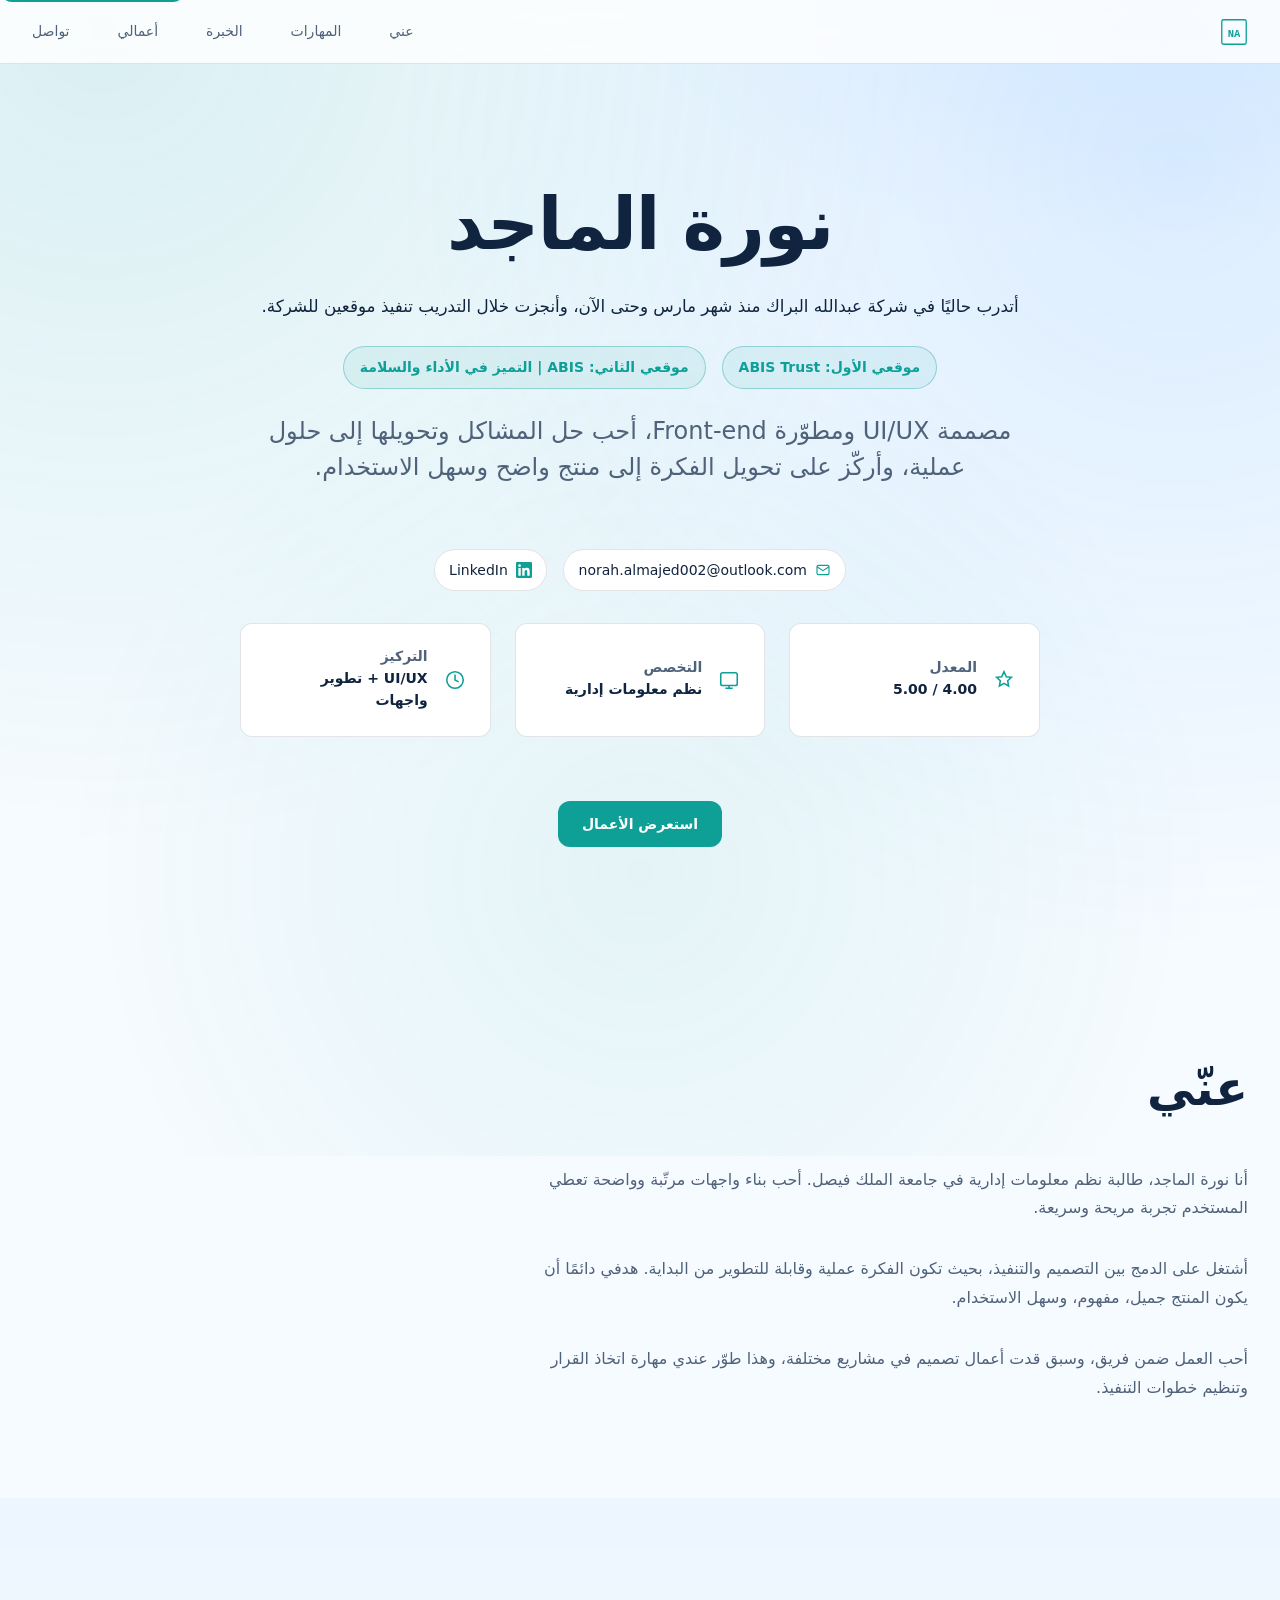
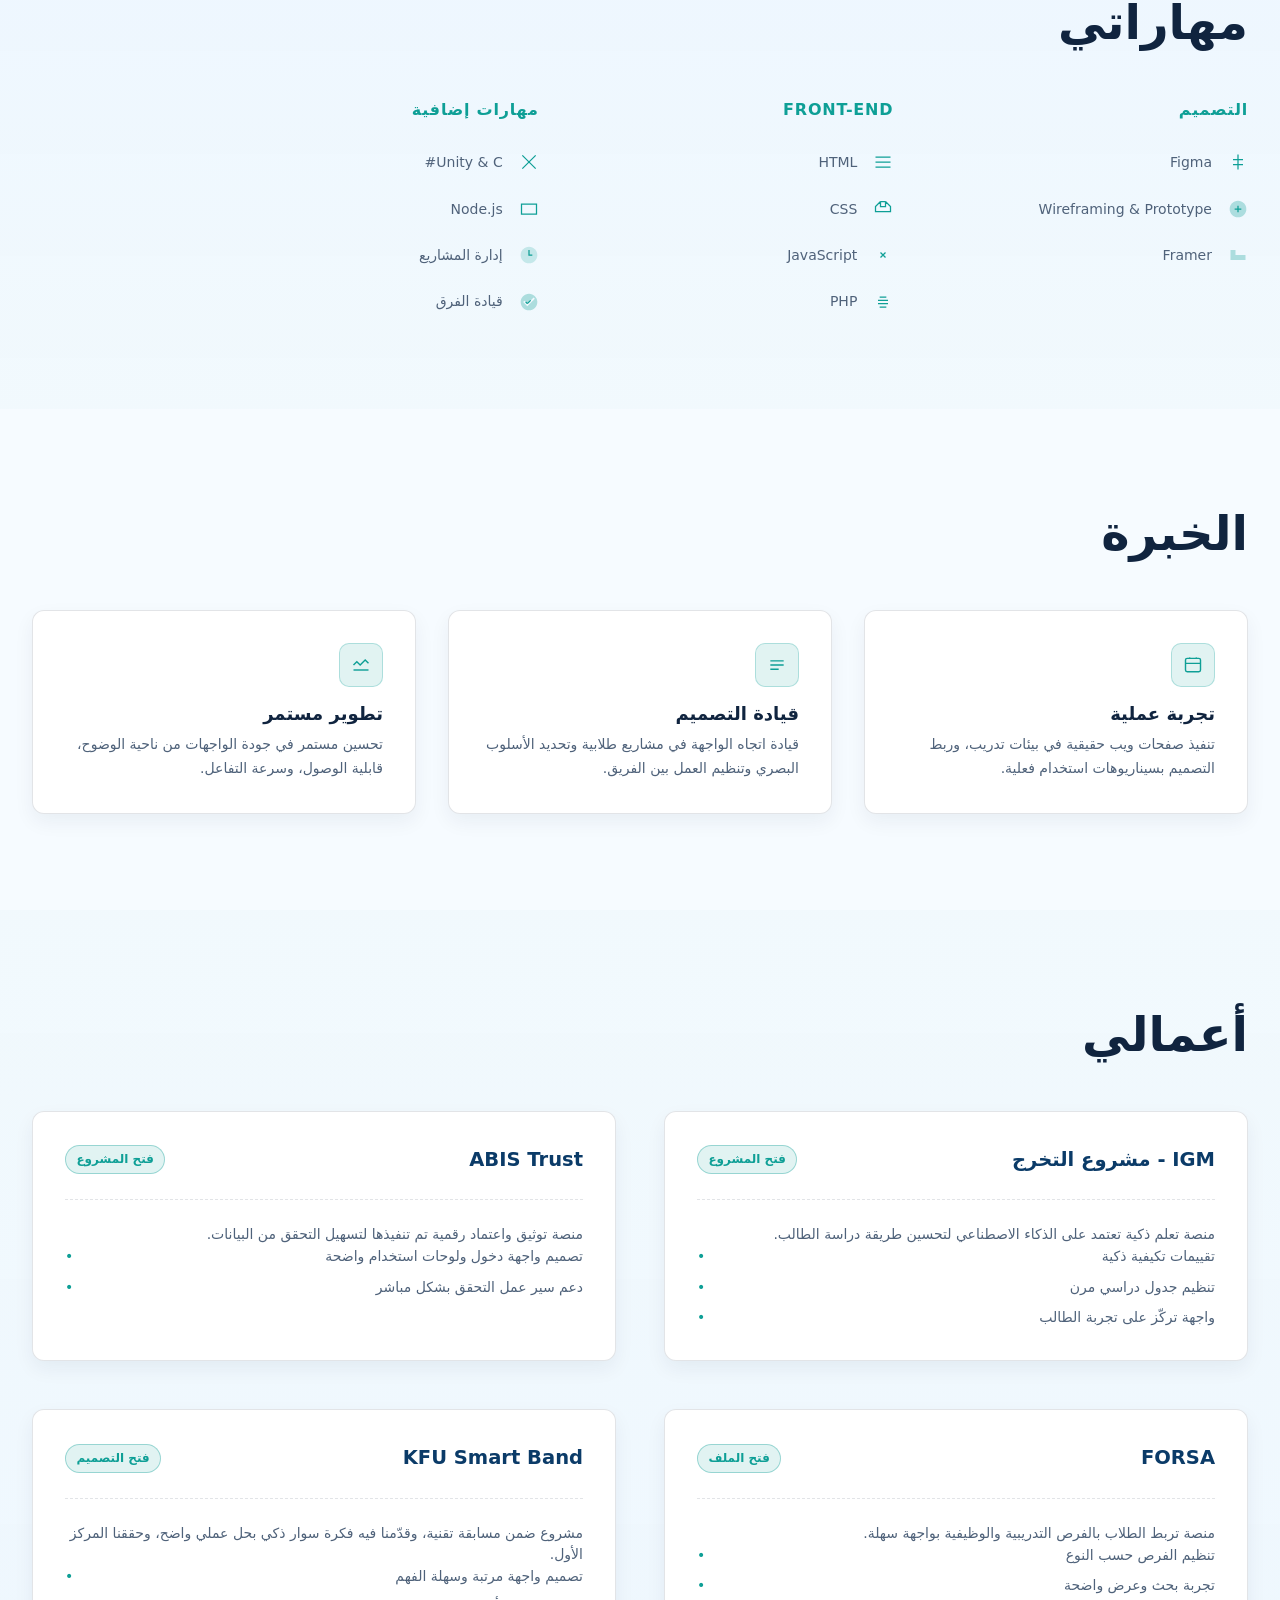
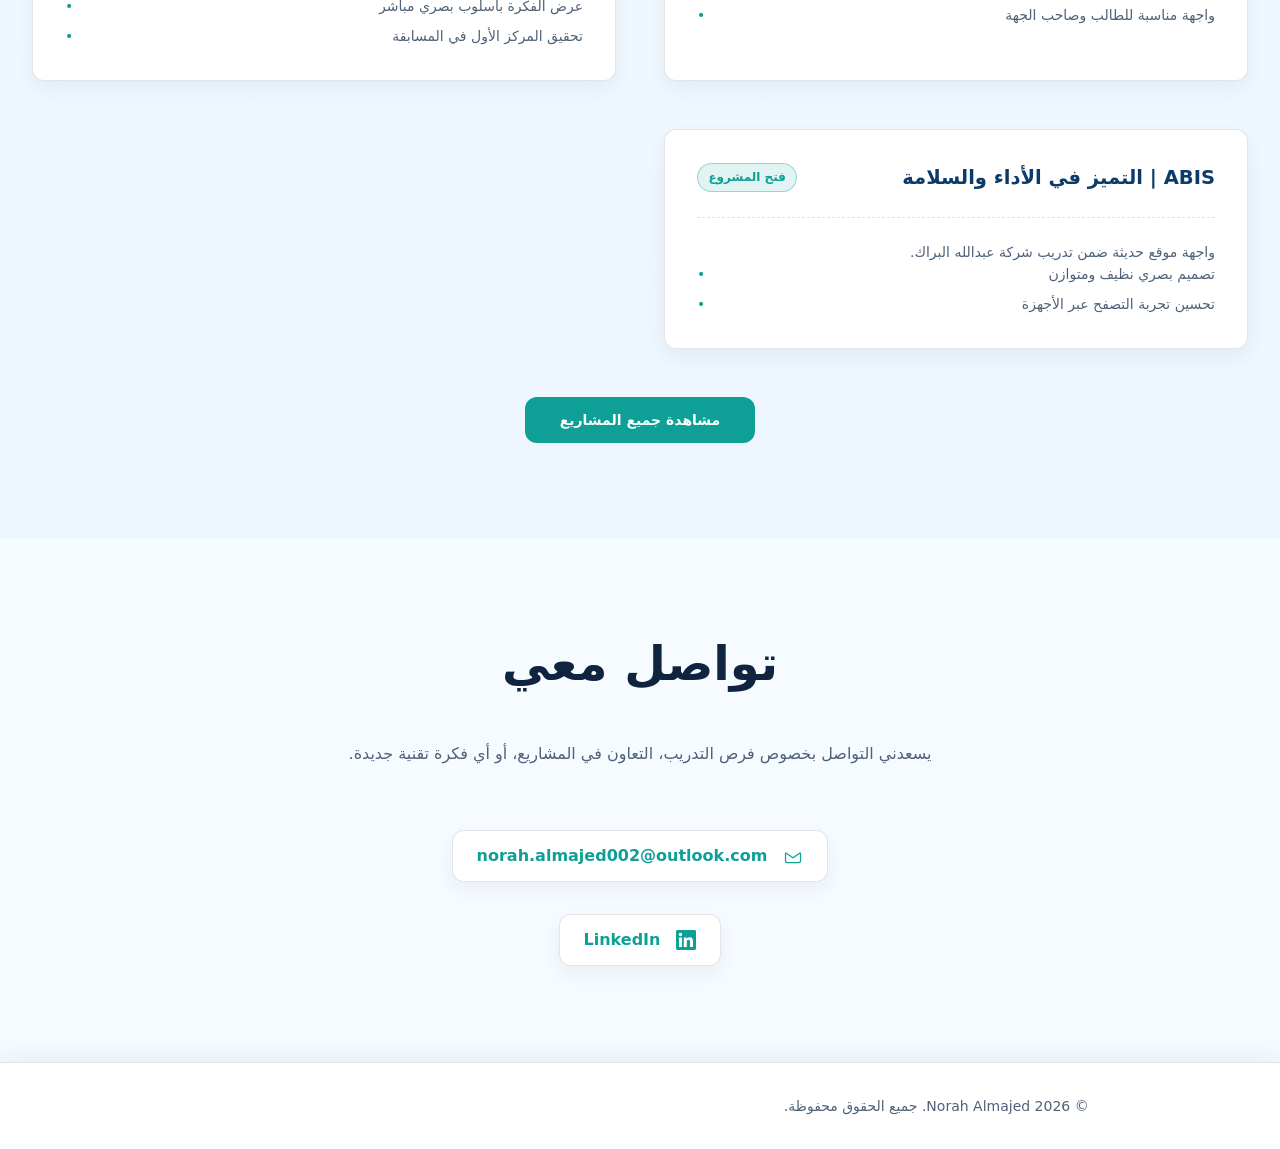
==== commit 7c095a8e: "Update second project link to ABIS Railway URL" ====
--- a/index.html
+++ b/index.html
@@ -60,8 +60,8 @@
           <a href="https://abis-trust-production.up.railway.app/login.html" target="_blank" rel="noopener noreferrer" class="hero-first-project-link">
             موقعي الأول: ABIS Trust
           </a>
-          <a href="https://mdllah.com/" target="_blank" rel="noopener noreferrer" class="hero-first-project-link">
-            موقعي الثاني: MDLLAH Website
+          <a href="https://abis-production-4e54.up.railway.app/" target="_blank" rel="noopener noreferrer" class="hero-first-project-link">
+            موقعي الثاني: ABIS | التميز في الأداء والسلامة
           </a>
         </div>
         <p class="hero-subtitle">مصممة UI/UX ومطوّرة Front-end، أحب حل المشاكل وتحويلها إلى حلول عملية، وأركّز على تحويل الفكرة إلى منتج واضح وسهل الاستخدام.</p>
@@ -331,8 +331,8 @@
         <article class="project-card" data-index="4">
           <details class="project-expandable" open>
             <summary>
-              <span class="project-title">MDLLAH Website</span>
-              <a class="project-toggle project-design-btn" href="https://mdllah.com/" target="_blank" rel="noopener noreferrer" aria-label="فتح مشروع MDLLAH Website">فتح المشروع</a>
+              <span class="project-title">ABIS | التميز في الأداء والسلامة</span>
+              <a class="project-toggle project-design-btn" href="https://abis-production-4e54.up.railway.app/" target="_blank" rel="noopener noreferrer" aria-label="فتح مشروع ABIS | التميز في الأداء والسلامة">فتح المشروع</a>
             </summary>
             <div class="project-content">
               <p class="project-outcome">واجهة موقع حديثة ضمن تدريب شركة عبدالله البراك.</p>
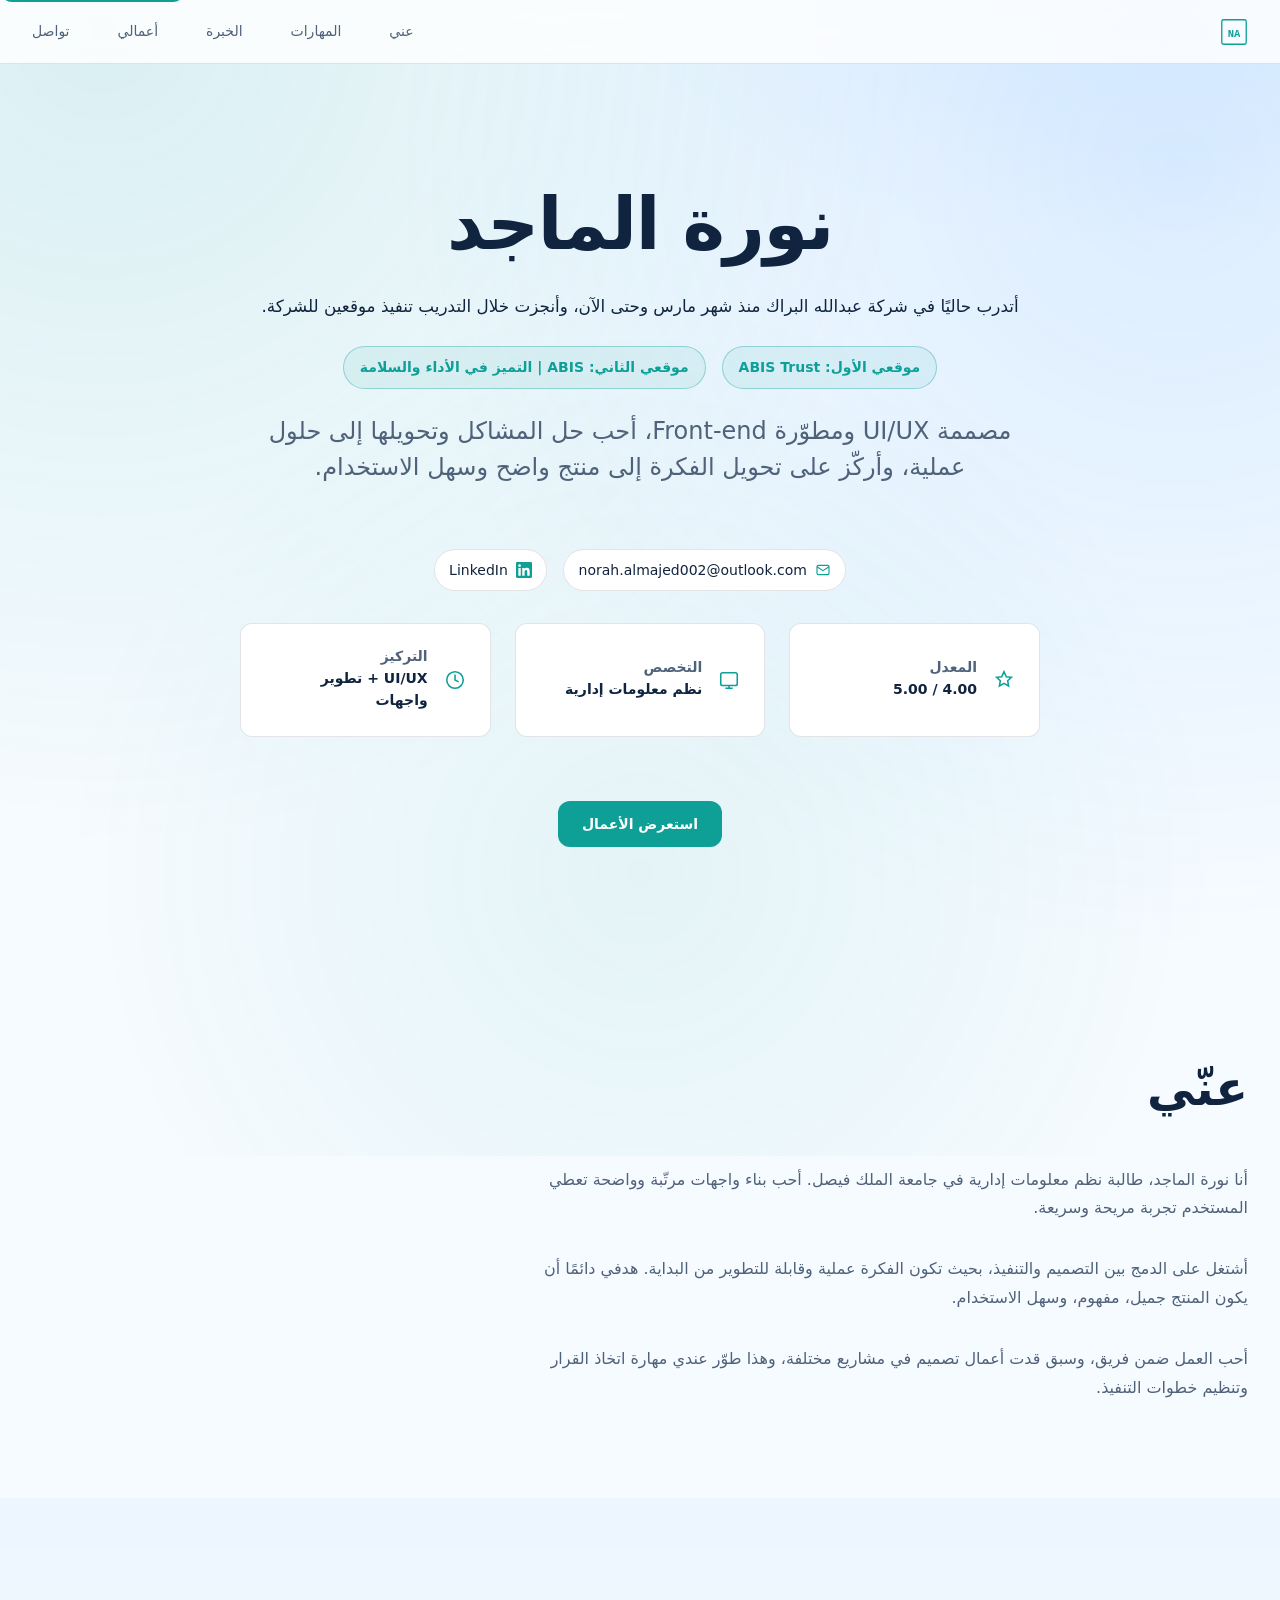
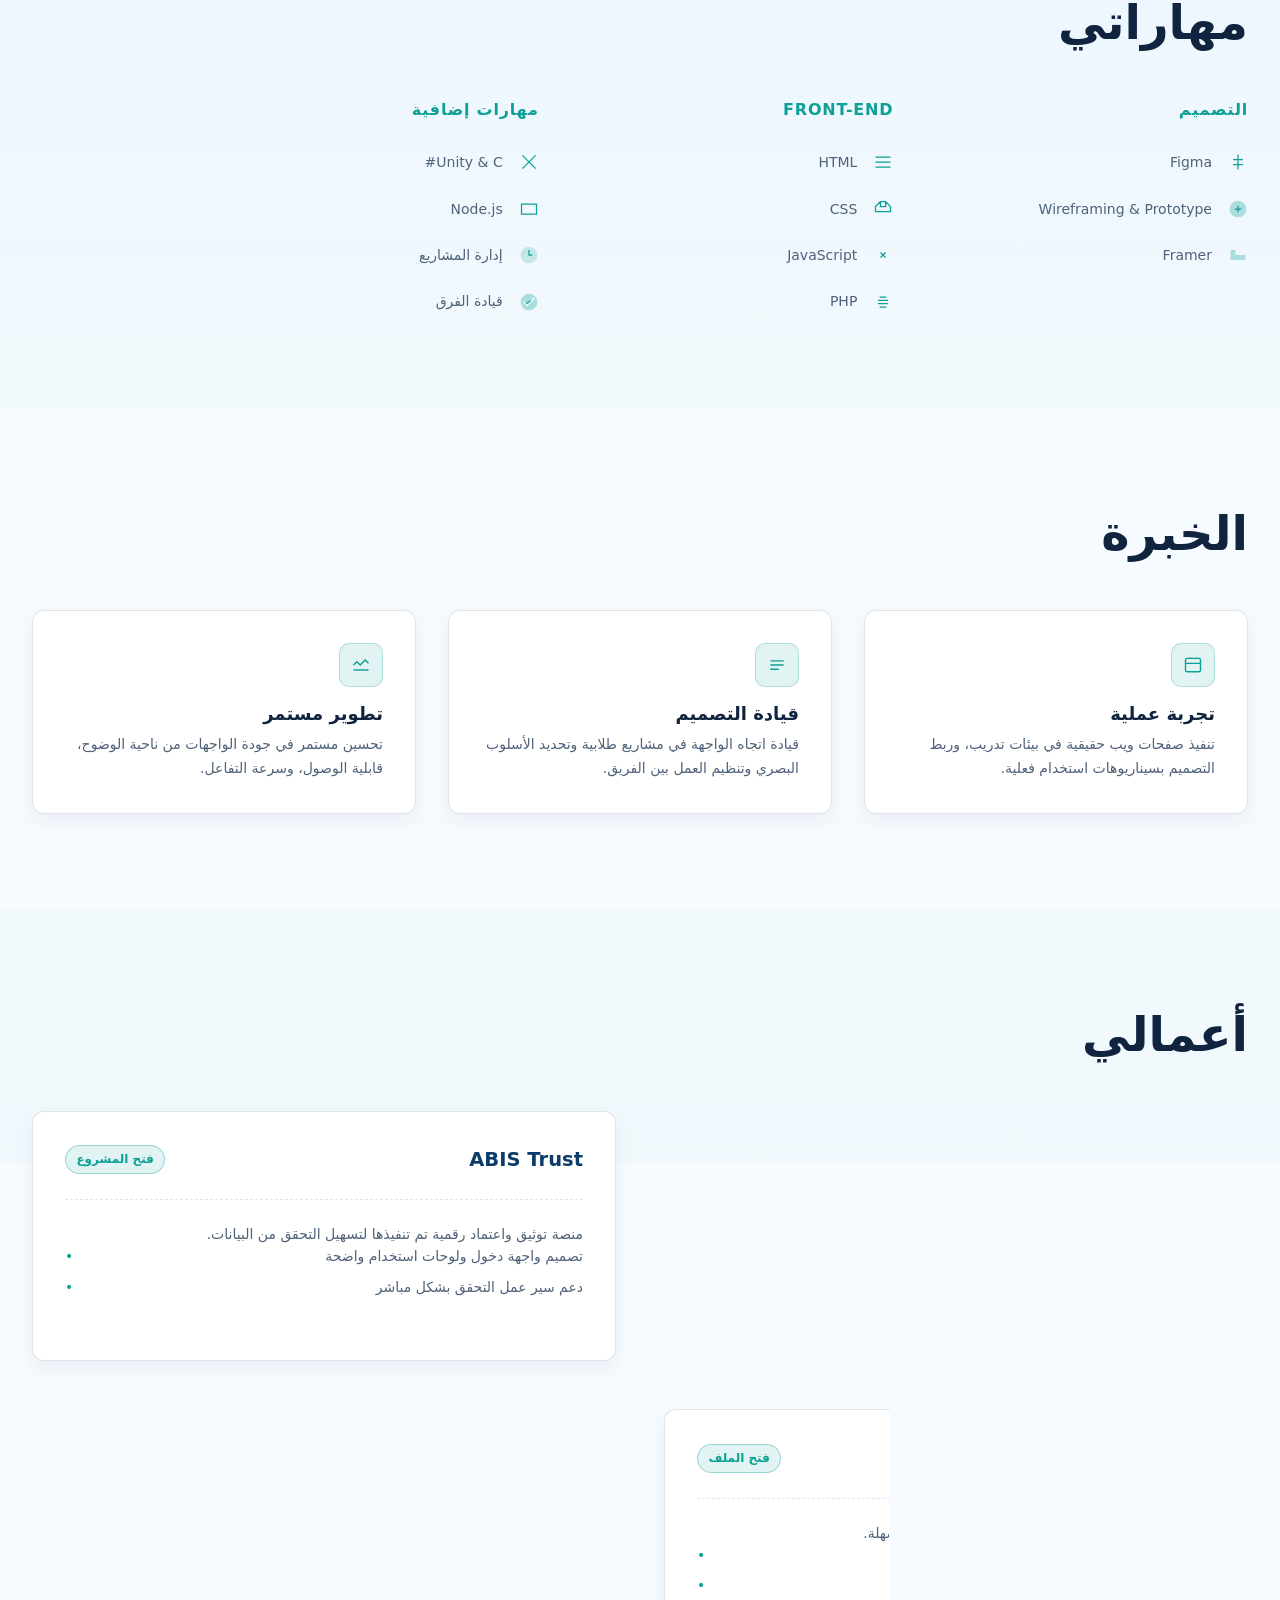
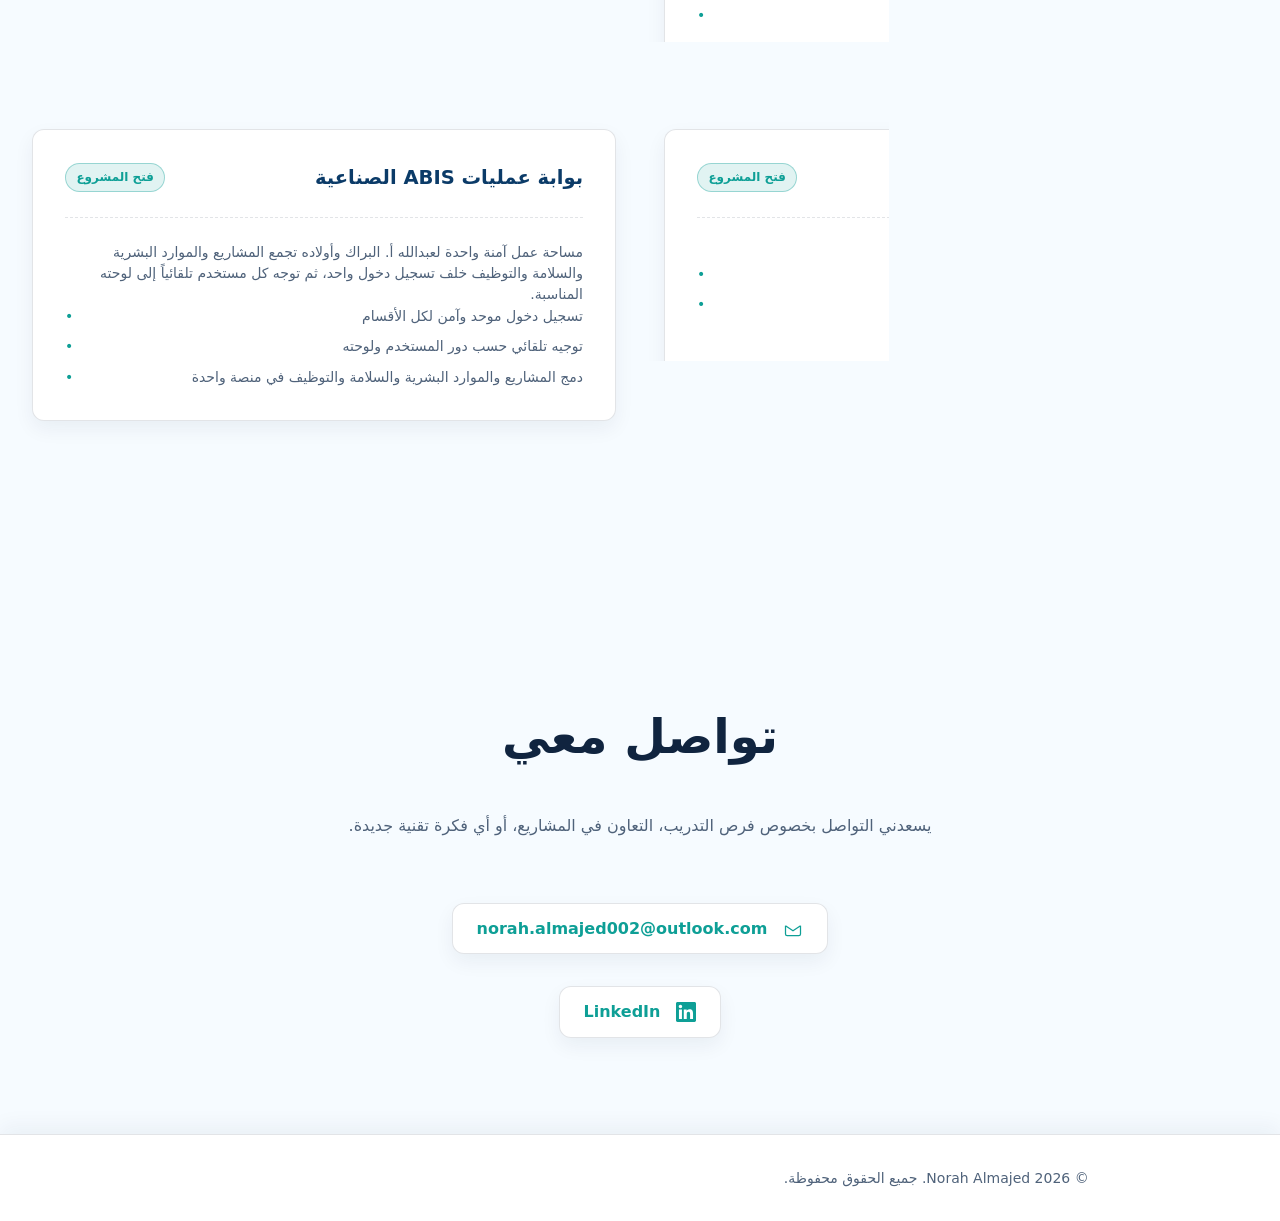
==== commit 0d9e645c: "Add ABIS industrial operations portal project card" ====
--- a/index.html
+++ b/index.html
@@ -343,6 +343,23 @@
             </div>
           </details>
         </article>
+
+        <article class="project-card" data-index="5">
+          <details class="project-expandable" open>
+            <summary>
+              <span class="project-title">بوابة عمليات ABIS الصناعية</span>
+              <a class="project-toggle project-design-btn" href="https://abis-production-4e54.up.railway.app/" target="_blank" rel="noopener noreferrer" aria-label="فتح مشروع بوابة عمليات ABIS الصناعية">فتح المشروع</a>
+            </summary>
+            <div class="project-content">
+              <p class="project-outcome">مساحة عمل آمنة واحدة لعبدالله أ. البراك وأولاده تجمع المشاريع والموارد البشرية والسلامة والتوظيف خلف تسجيل دخول واحد، ثم توجه كل مستخدم تلقائياً إلى لوحته المناسبة.</p>
+              <ul class="project-bullets">
+                <li>تسجيل دخول موحد وآمن لكل الأقسام</li>
+                <li>توجيه تلقائي حسب دور المستخدم ولوحته</li>
+                <li>دمج المشاريع والموارد البشرية والسلامة والتوظيف في منصة واحدة</li>
+              </ul>
+            </div>
+          </details>
+        </article>
       </div>
       <div class="view-all-projects" id="view-all-projects-wrap">
         <a href="projects.html" class="btn btn-primary view-all-projects-btn">مشاهدة جميع المشاريع</a>
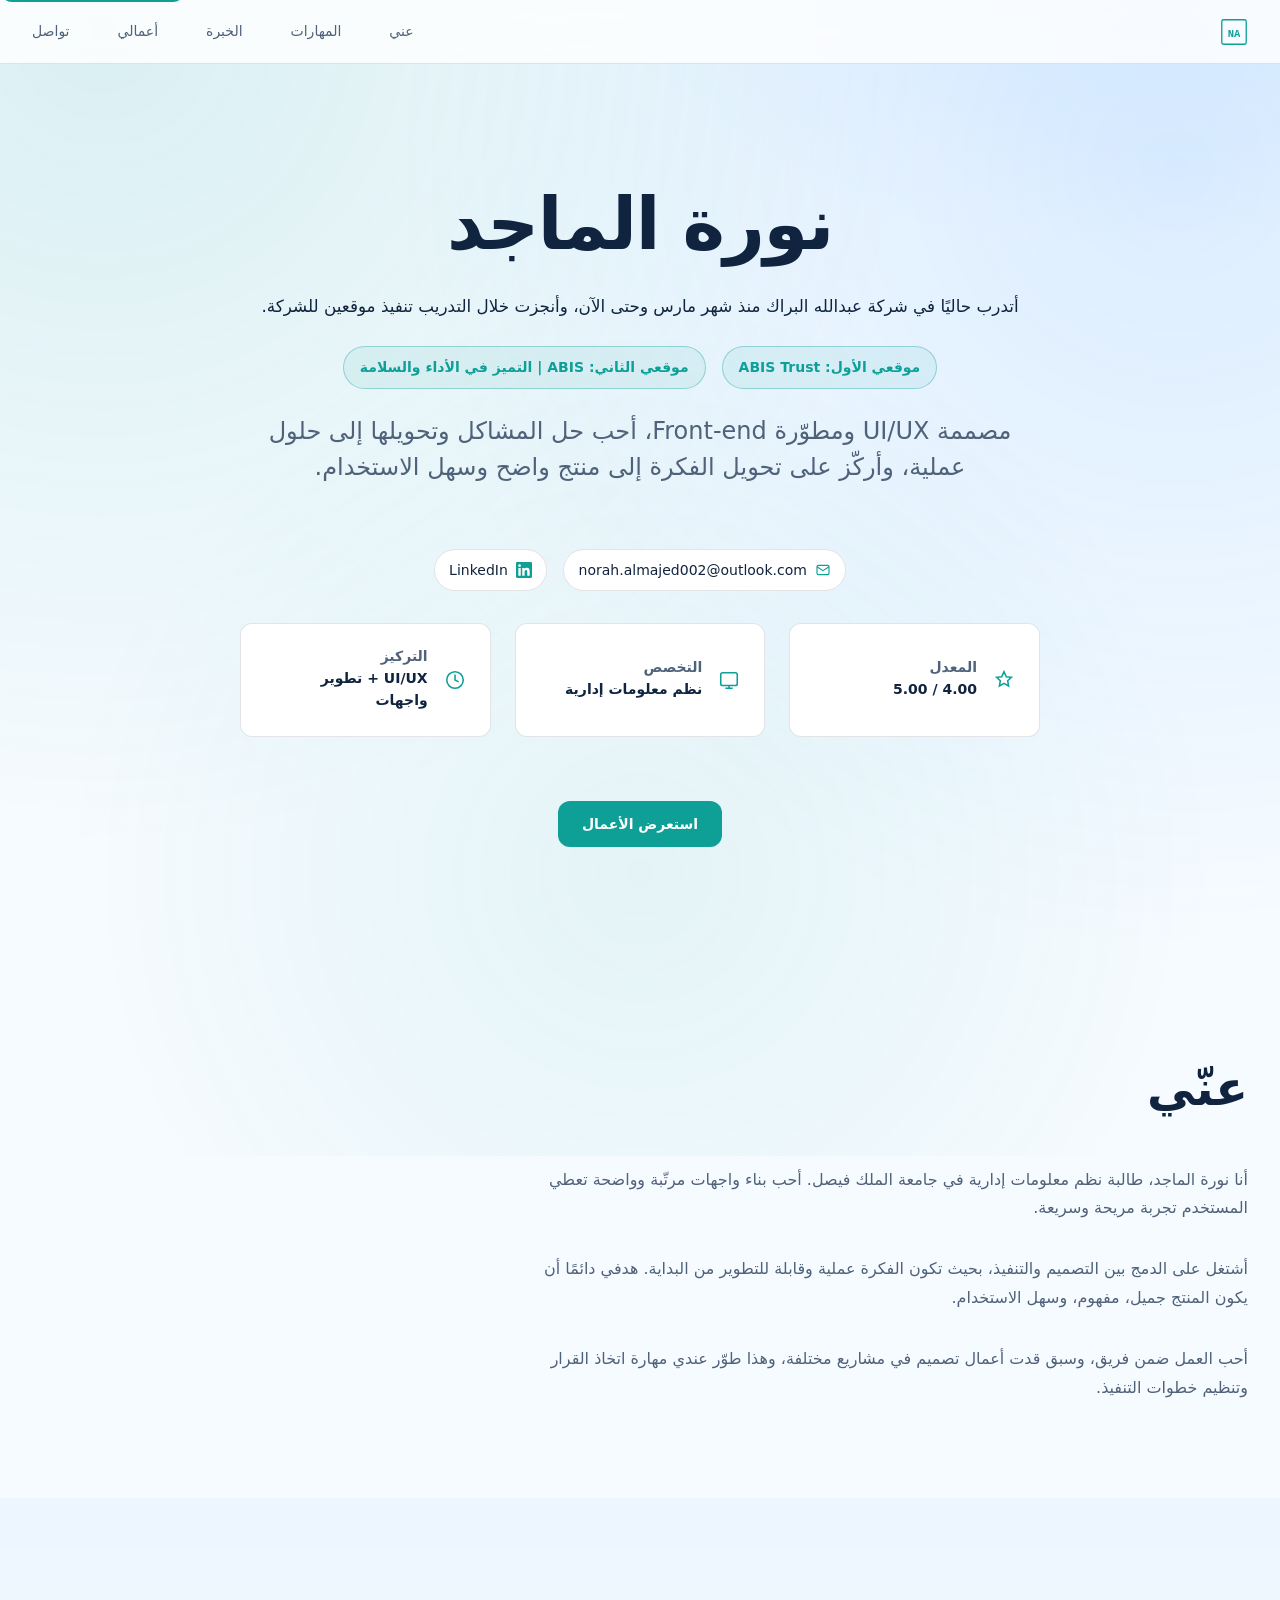
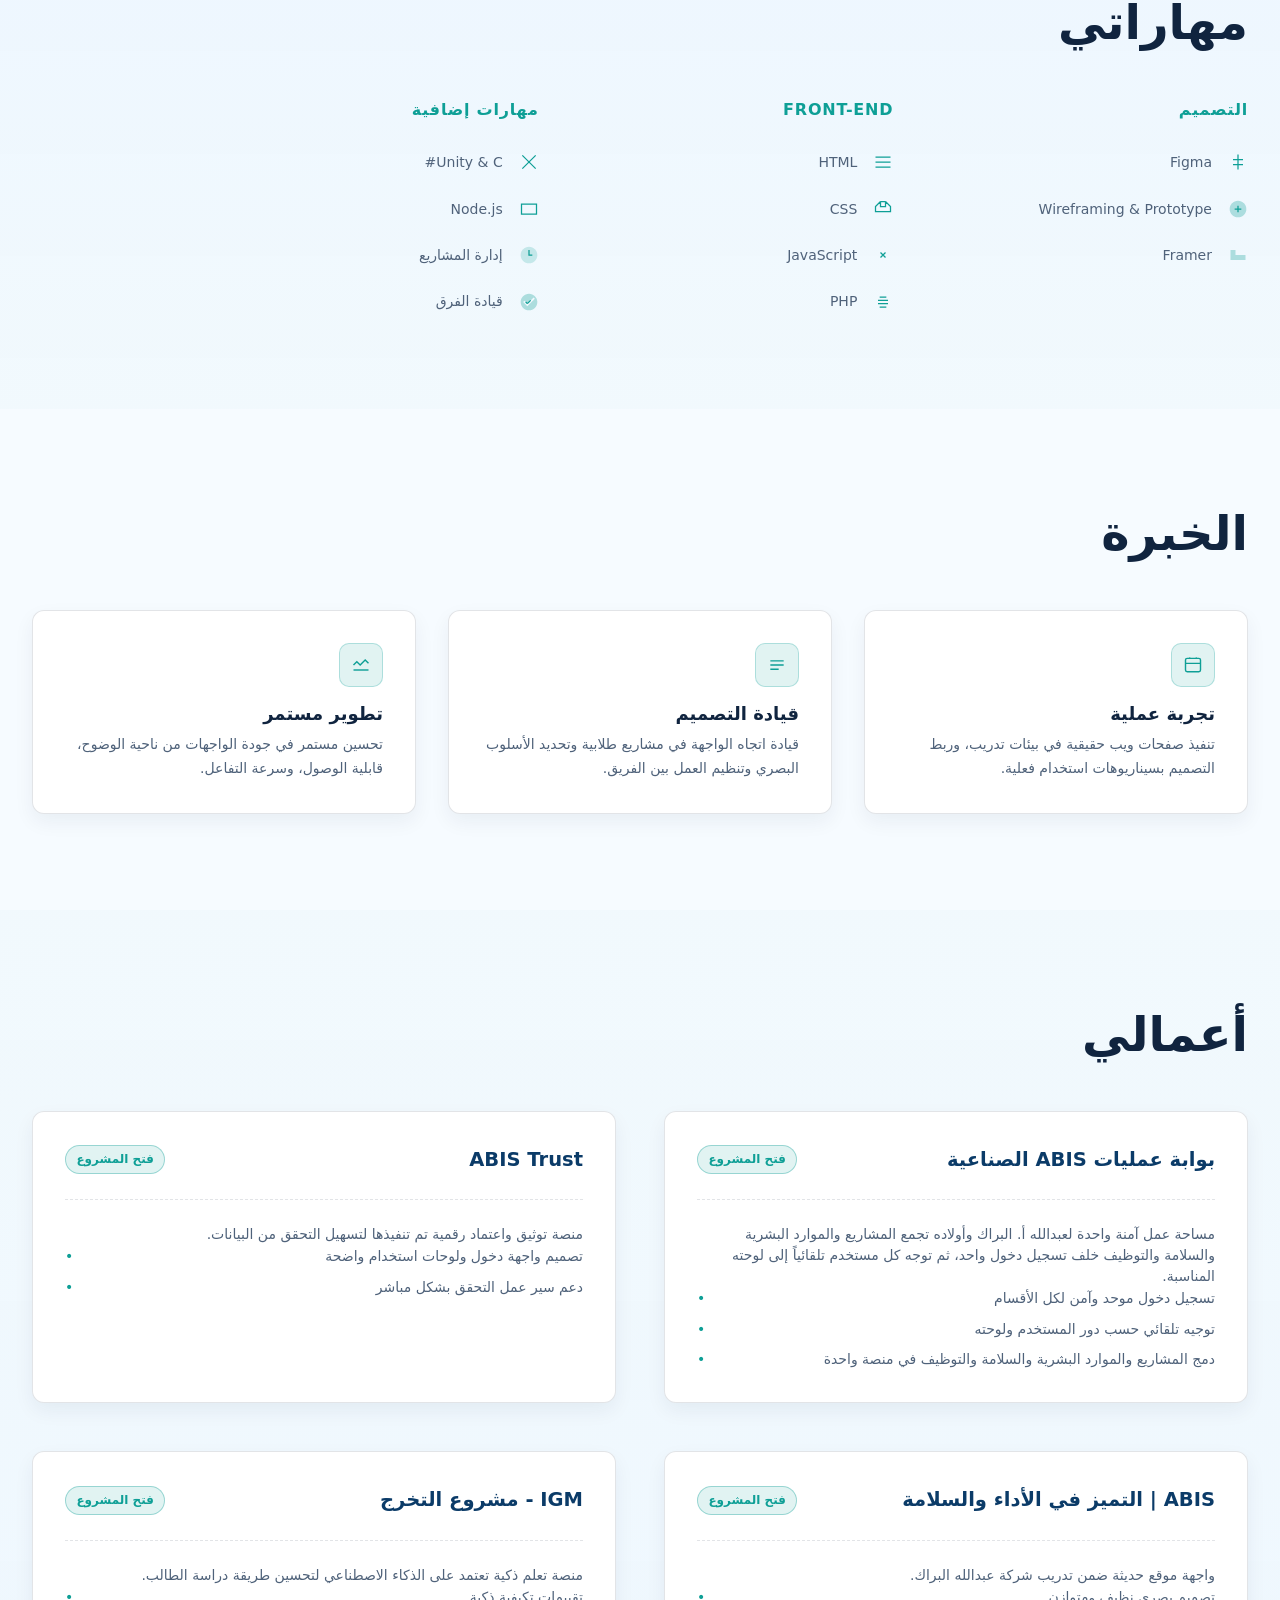
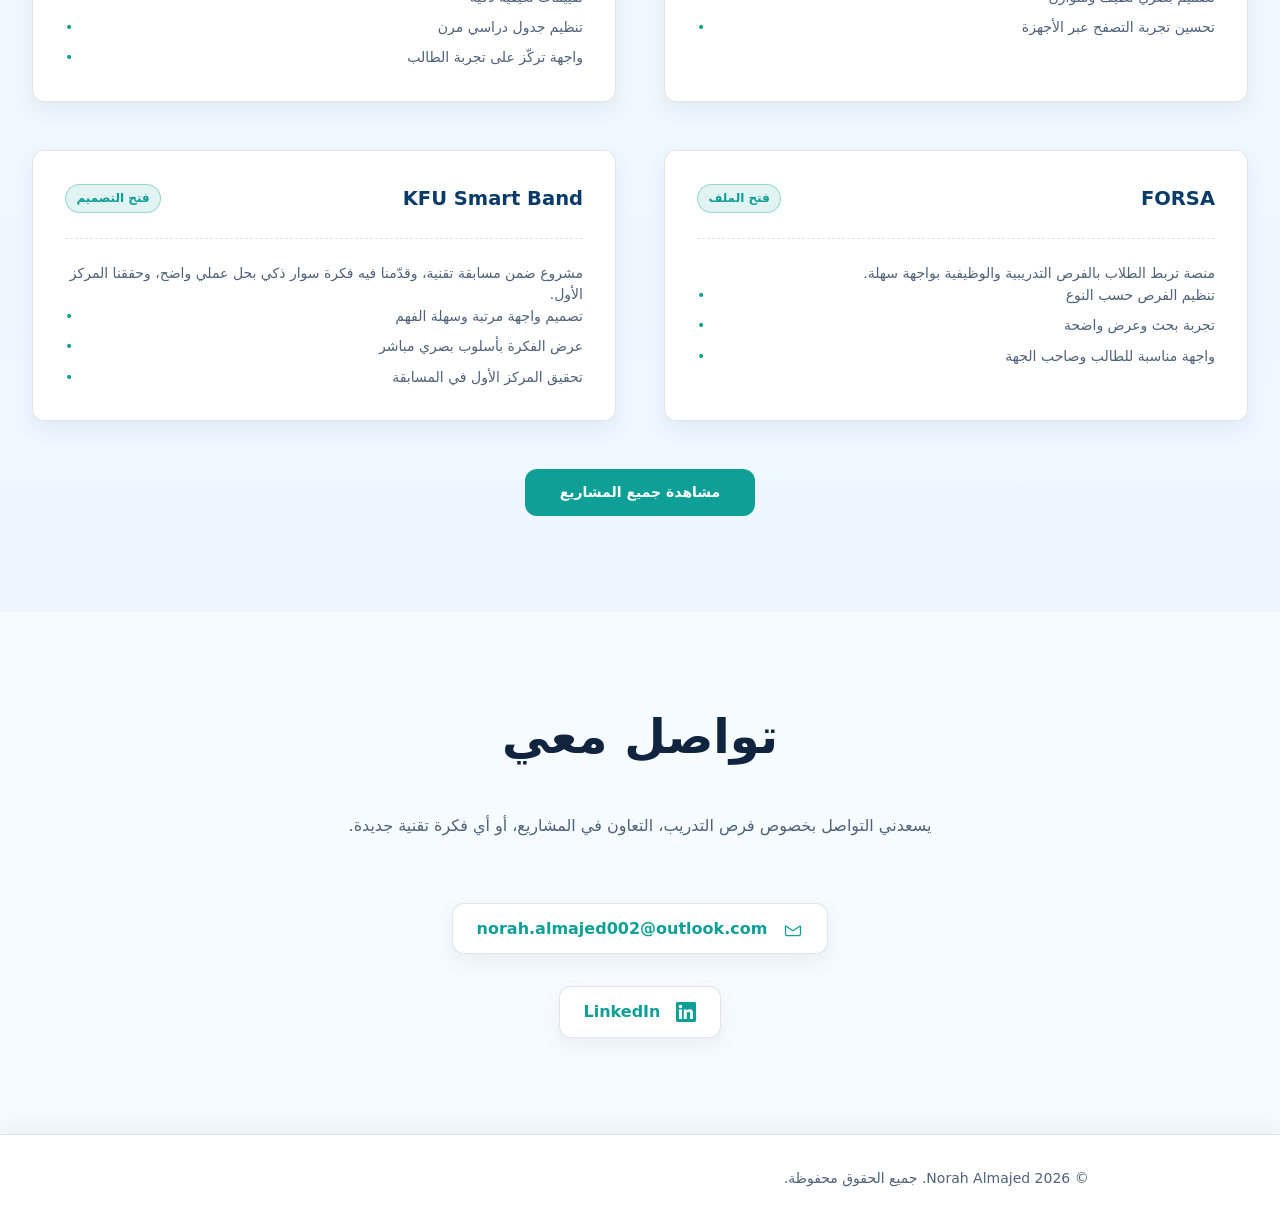
==== commit 95bbabae: "Reorder projects from strongest to weakest" ====
--- a/index.html
+++ b/index.html
@@ -264,6 +264,55 @@
         <article class="project-card" data-index="0">
           <details class="project-expandable" open>
             <summary>
+              <span class="project-title">بوابة عمليات ABIS الصناعية</span>
+              <a class="project-toggle project-design-btn" href="https://abis-production-4e54.up.railway.app/" target="_blank" rel="noopener noreferrer" aria-label="فتح مشروع بوابة عمليات ABIS الصناعية">فتح المشروع</a>
+            </summary>
+            <div class="project-content">
+              <p class="project-outcome">مساحة عمل آمنة واحدة لعبدالله أ. البراك وأولاده تجمع المشاريع والموارد البشرية والسلامة والتوظيف خلف تسجيل دخول واحد، ثم توجه كل مستخدم تلقائياً إلى لوحته المناسبة.</p>
+              <ul class="project-bullets">
+                <li>تسجيل دخول موحد وآمن لكل الأقسام</li>
+                <li>توجيه تلقائي حسب دور المستخدم ولوحته</li>
+                <li>دمج المشاريع والموارد البشرية والسلامة والتوظيف في منصة واحدة</li>
+              </ul>
+            </div>
+          </details>
+        </article>
+
+        <article class="project-card" data-index="1">
+          <details class="project-expandable" open>
+            <summary>
+              <span class="project-title">ABIS Trust</span>
+              <a class="project-toggle project-design-btn" href="https://abis-trust-production.up.railway.app/login.html" target="_blank" rel="noopener noreferrer" aria-label="فتح مشروع ABIS Trust">فتح المشروع</a>
+            </summary>
+            <div class="project-content">
+              <p class="project-outcome">منصة توثيق واعتماد رقمية تم تنفيذها لتسهيل التحقق من البيانات.</p>
+              <ul class="project-bullets">
+                <li>تصميم واجهة دخول ولوحات استخدام واضحة</li>
+                <li>دعم سير عمل التحقق بشكل مباشر</li>
+              </ul>
+            </div>
+          </details>
+        </article>
+
+        <article class="project-card" data-index="2">
+          <details class="project-expandable" open>
+            <summary>
+              <span class="project-title">ABIS | التميز في الأداء والسلامة</span>
+              <a class="project-toggle project-design-btn" href="https://abis-production-4e54.up.railway.app/" target="_blank" rel="noopener noreferrer" aria-label="فتح مشروع ABIS | التميز في الأداء والسلامة">فتح المشروع</a>
+            </summary>
+            <div class="project-content">
+              <p class="project-outcome">واجهة موقع حديثة ضمن تدريب شركة عبدالله البراك.</p>
+              <ul class="project-bullets">
+                <li>تصميم بصري نظيف ومتوازن</li>
+                <li>تحسين تجربة التصفح عبر الأجهزة</li>
+              </ul>
+            </div>
+          </details>
+        </article>
+
+        <article class="project-card" data-index="3">
+          <details class="project-expandable" open>
+            <summary>
               <span class="project-title">IGM - مشروع التخرج</span>
               <a class="project-toggle project-design-btn" href="IGM/index.php" target="_blank" rel="noopener noreferrer" aria-label="فتح مشروع IGM">فتح المشروع</a>
             </summary>
@@ -278,23 +327,7 @@
           </details>
         </article>
 
-        <article class="project-card" data-index="1">
-          <details class="project-expandable" open>
-            <summary>
-              <span class="project-title">ABIS Trust</span>
-              <a class="project-toggle project-design-btn" href="https://abis-trust-production.up.railway.app/login.html" target="_blank" rel="noopener noreferrer" aria-label="فتح مشروع ABIS Trust">فتح المشروع</a>
-            </summary>
-            <div class="project-content">
-              <p class="project-outcome">منصة توثيق واعتماد رقمية تم تنفيذها لتسهيل التحقق من البيانات.</p>
-              <ul class="project-bullets">
-                <li>تصميم واجهة دخول ولوحات استخدام واضحة</li>
-                <li>دعم سير عمل التحقق بشكل مباشر</li>
-              </ul>
-            </div>
-          </details>
-        </article>
-
-        <article class="project-card" data-index="2">
+        <article class="project-card" data-index="4">
           <details class="project-expandable" open>
             <summary>
               <span class="project-title">FORSA</span>
@@ -311,7 +344,7 @@
           </details>
         </article>
 
-        <article class="project-card" data-index="3">
+        <article class="project-card" data-index="5">
           <details class="project-expandable" open>
             <summary>
               <span class="project-title">KFU Smart Band</span>
@@ -328,38 +361,6 @@
           </details>
         </article>
 
-        <article class="project-card" data-index="4">
-          <details class="project-expandable" open>
-            <summary>
-              <span class="project-title">ABIS | التميز في الأداء والسلامة</span>
-              <a class="project-toggle project-design-btn" href="https://abis-production-4e54.up.railway.app/" target="_blank" rel="noopener noreferrer" aria-label="فتح مشروع ABIS | التميز في الأداء والسلامة">فتح المشروع</a>
-            </summary>
-            <div class="project-content">
-              <p class="project-outcome">واجهة موقع حديثة ضمن تدريب شركة عبدالله البراك.</p>
-              <ul class="project-bullets">
-                <li>تصميم بصري نظيف ومتوازن</li>
-                <li>تحسين تجربة التصفح عبر الأجهزة</li>
-              </ul>
-            </div>
-          </details>
-        </article>
-
-        <article class="project-card" data-index="5">
-          <details class="project-expandable" open>
-            <summary>
-              <span class="project-title">بوابة عمليات ABIS الصناعية</span>
-              <a class="project-toggle project-design-btn" href="https://abis-production-4e54.up.railway.app/" target="_blank" rel="noopener noreferrer" aria-label="فتح مشروع بوابة عمليات ABIS الصناعية">فتح المشروع</a>
-            </summary>
-            <div class="project-content">
-              <p class="project-outcome">مساحة عمل آمنة واحدة لعبدالله أ. البراك وأولاده تجمع المشاريع والموارد البشرية والسلامة والتوظيف خلف تسجيل دخول واحد، ثم توجه كل مستخدم تلقائياً إلى لوحته المناسبة.</p>
-              <ul class="project-bullets">
-                <li>تسجيل دخول موحد وآمن لكل الأقسام</li>
-                <li>توجيه تلقائي حسب دور المستخدم ولوحته</li>
-                <li>دمج المشاريع والموارد البشرية والسلامة والتوظيف في منصة واحدة</li>
-              </ul>
-            </div>
-          </details>
-        </article>
       </div>
       <div class="view-all-projects" id="view-all-projects-wrap">
         <a href="projects.html" class="btn btn-primary view-all-projects-btn">مشاهدة جميع المشاريع</a>
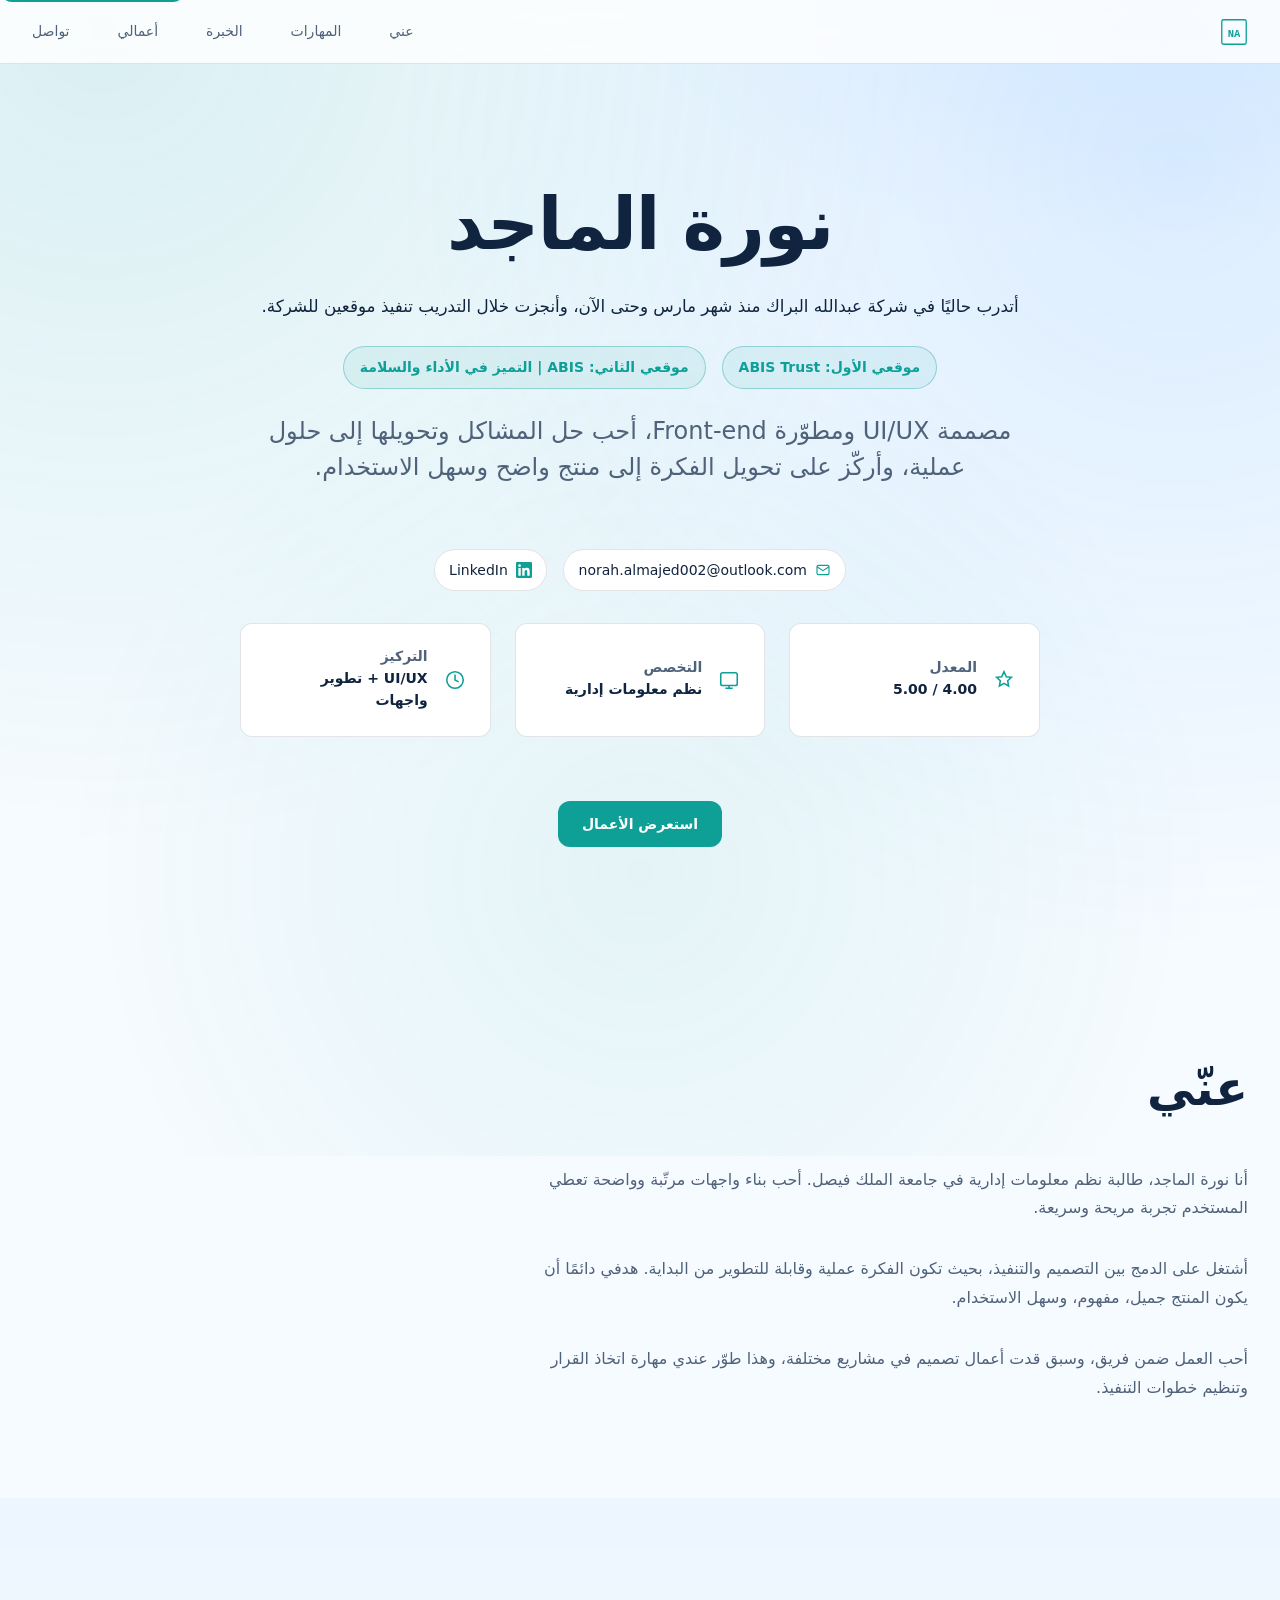
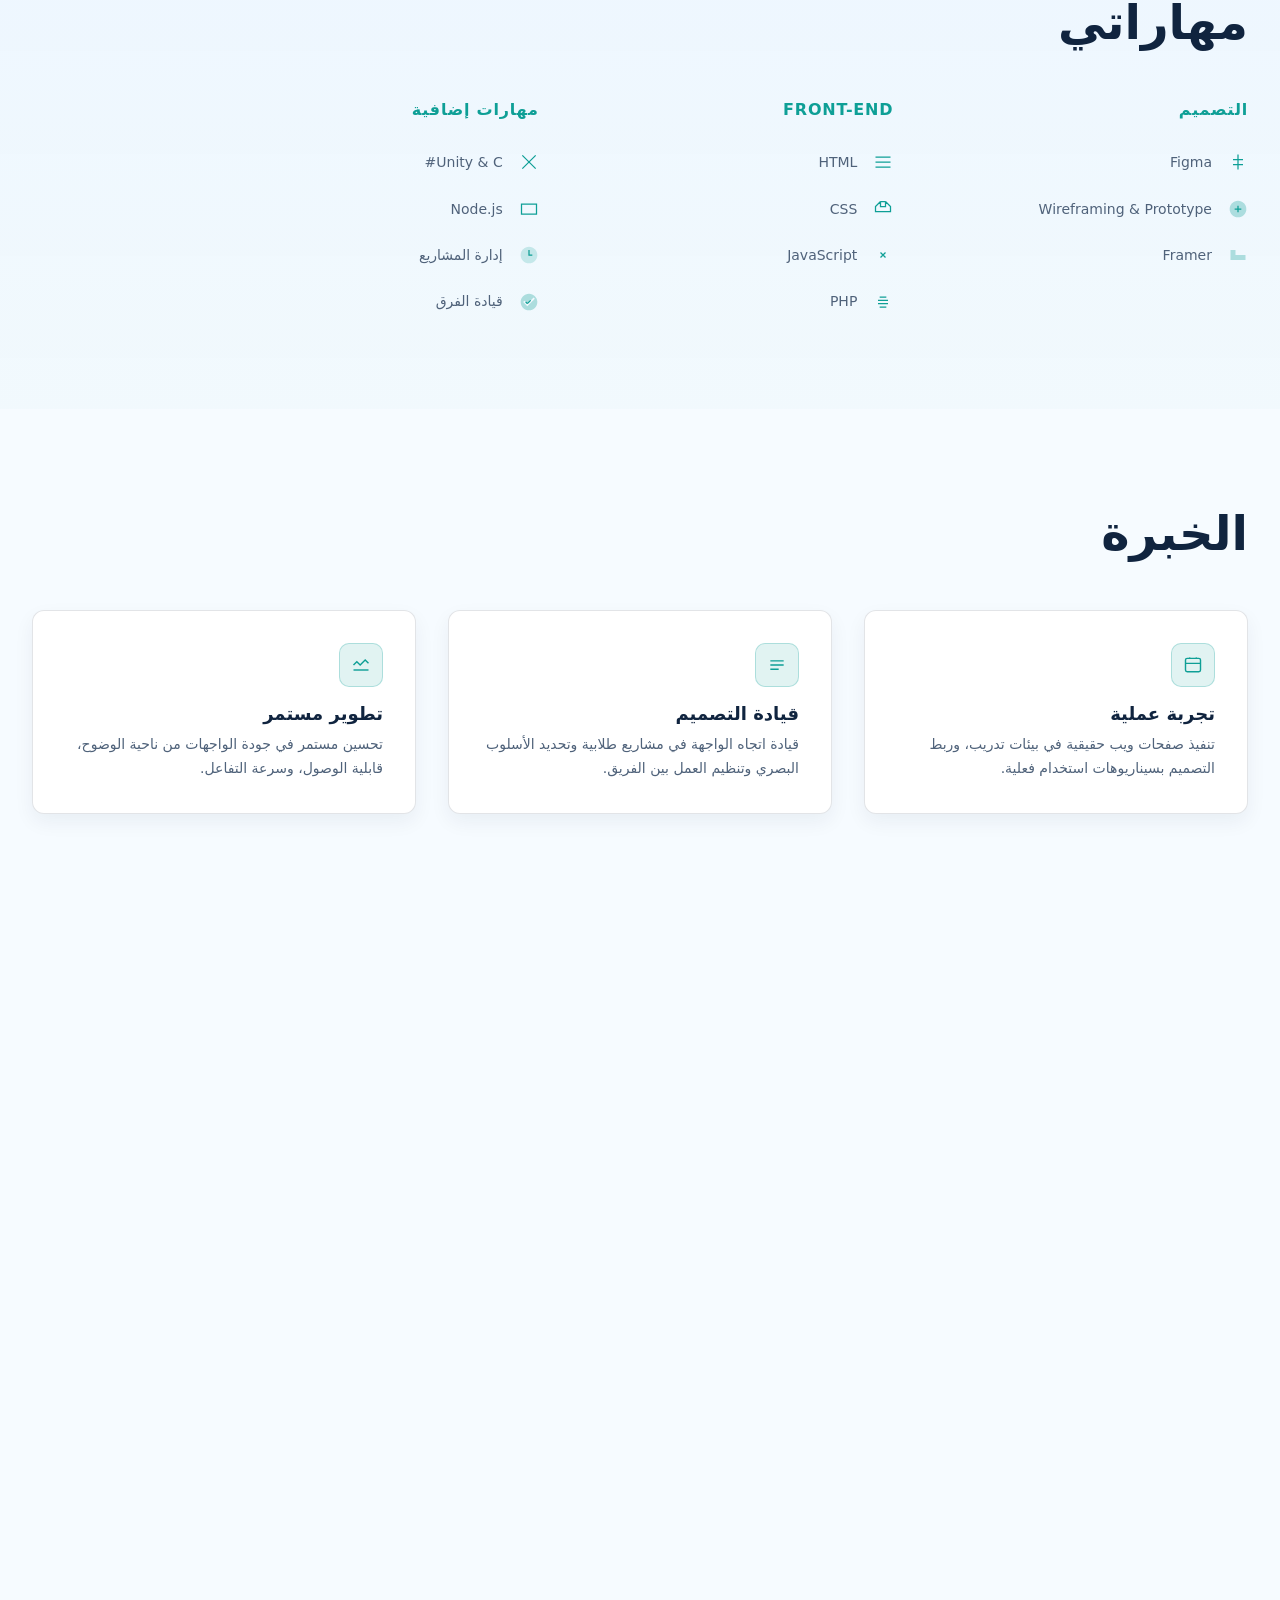
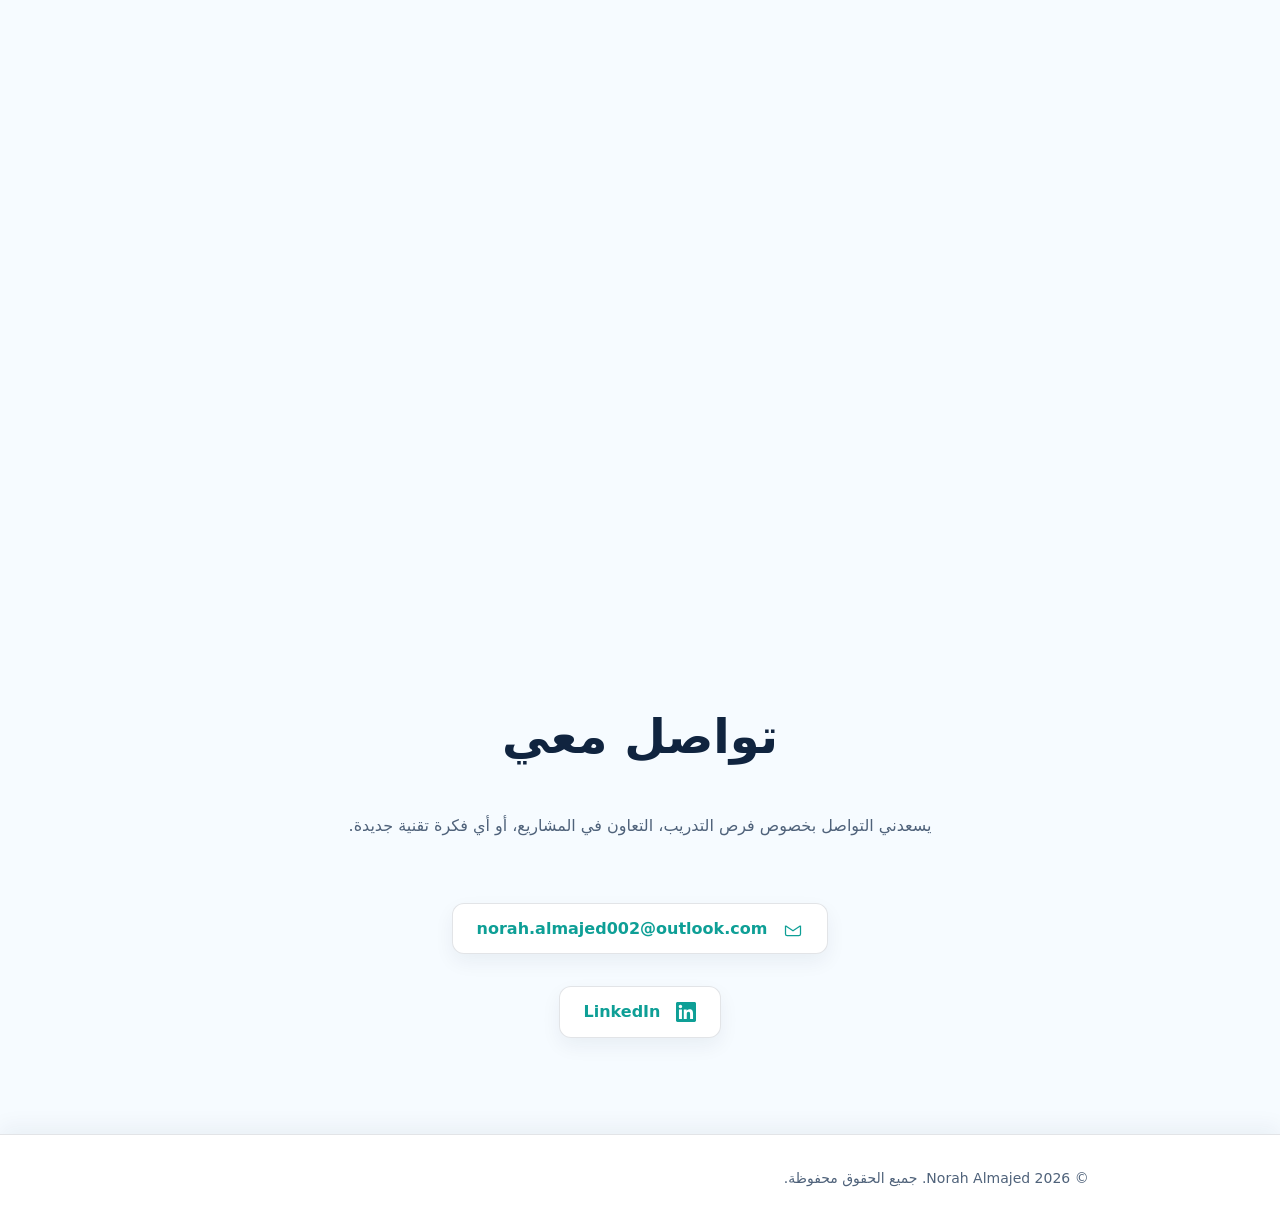
==== commit 40ddc684: "Remove duplicated ABIS project card" ====
--- a/index.html
+++ b/index.html
@@ -297,22 +297,6 @@
         <article class="project-card" data-index="2">
           <details class="project-expandable" open>
             <summary>
-              <span class="project-title">ABIS | التميز في الأداء والسلامة</span>
-              <a class="project-toggle project-design-btn" href="https://abis-production-4e54.up.railway.app/" target="_blank" rel="noopener noreferrer" aria-label="فتح مشروع ABIS | التميز في الأداء والسلامة">فتح المشروع</a>
-            </summary>
-            <div class="project-content">
-              <p class="project-outcome">واجهة موقع حديثة ضمن تدريب شركة عبدالله البراك.</p>
-              <ul class="project-bullets">
-                <li>تصميم بصري نظيف ومتوازن</li>
-                <li>تحسين تجربة التصفح عبر الأجهزة</li>
-              </ul>
-            </div>
-          </details>
-        </article>
-
-        <article class="project-card" data-index="3">
-          <details class="project-expandable" open>
-            <summary>
               <span class="project-title">IGM - مشروع التخرج</span>
               <a class="project-toggle project-design-btn" href="IGM/index.php" target="_blank" rel="noopener noreferrer" aria-label="فتح مشروع IGM">فتح المشروع</a>
             </summary>
@@ -327,7 +311,7 @@
           </details>
         </article>
 
-        <article class="project-card" data-index="4">
+        <article class="project-card" data-index="3">
           <details class="project-expandable" open>
             <summary>
               <span class="project-title">FORSA</span>
@@ -344,7 +328,7 @@
           </details>
         </article>
 
-        <article class="project-card" data-index="5">
+        <article class="project-card" data-index="4">
           <details class="project-expandable" open>
             <summary>
               <span class="project-title">KFU Smart Band</span>
